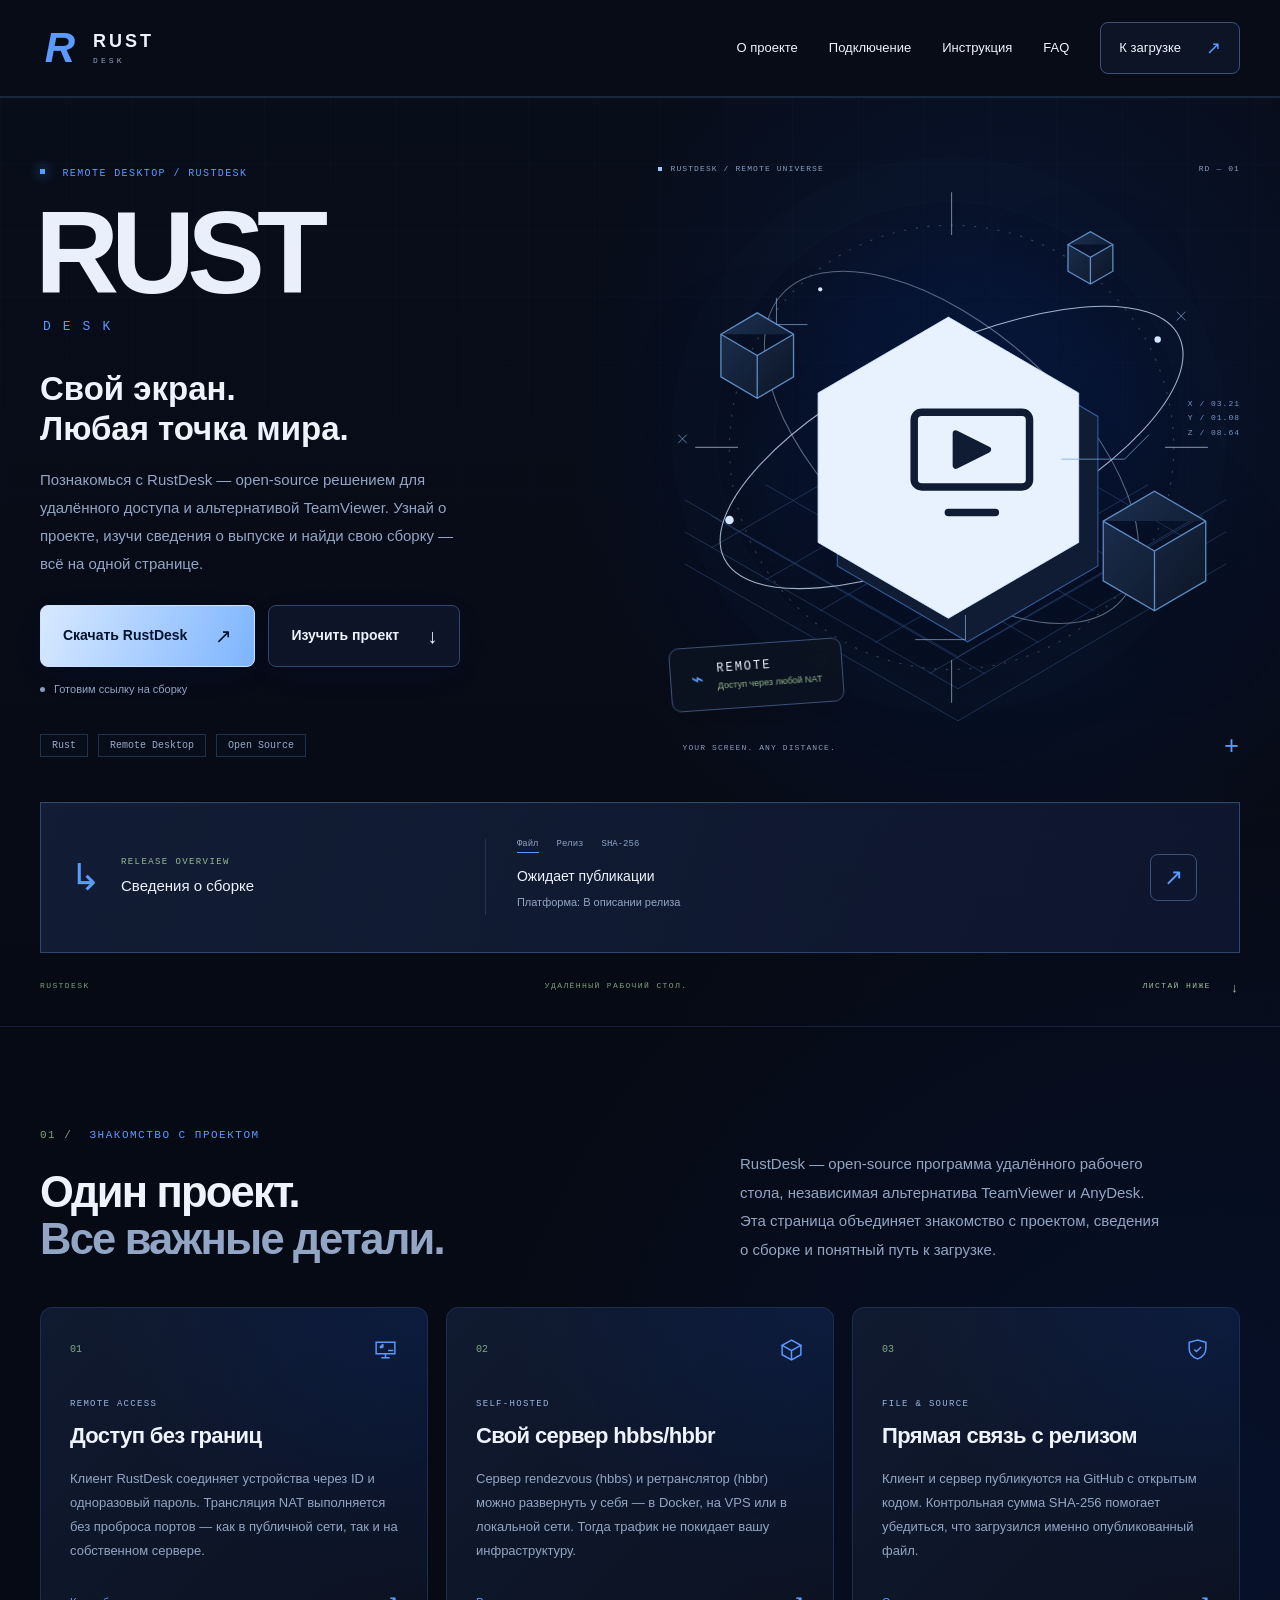
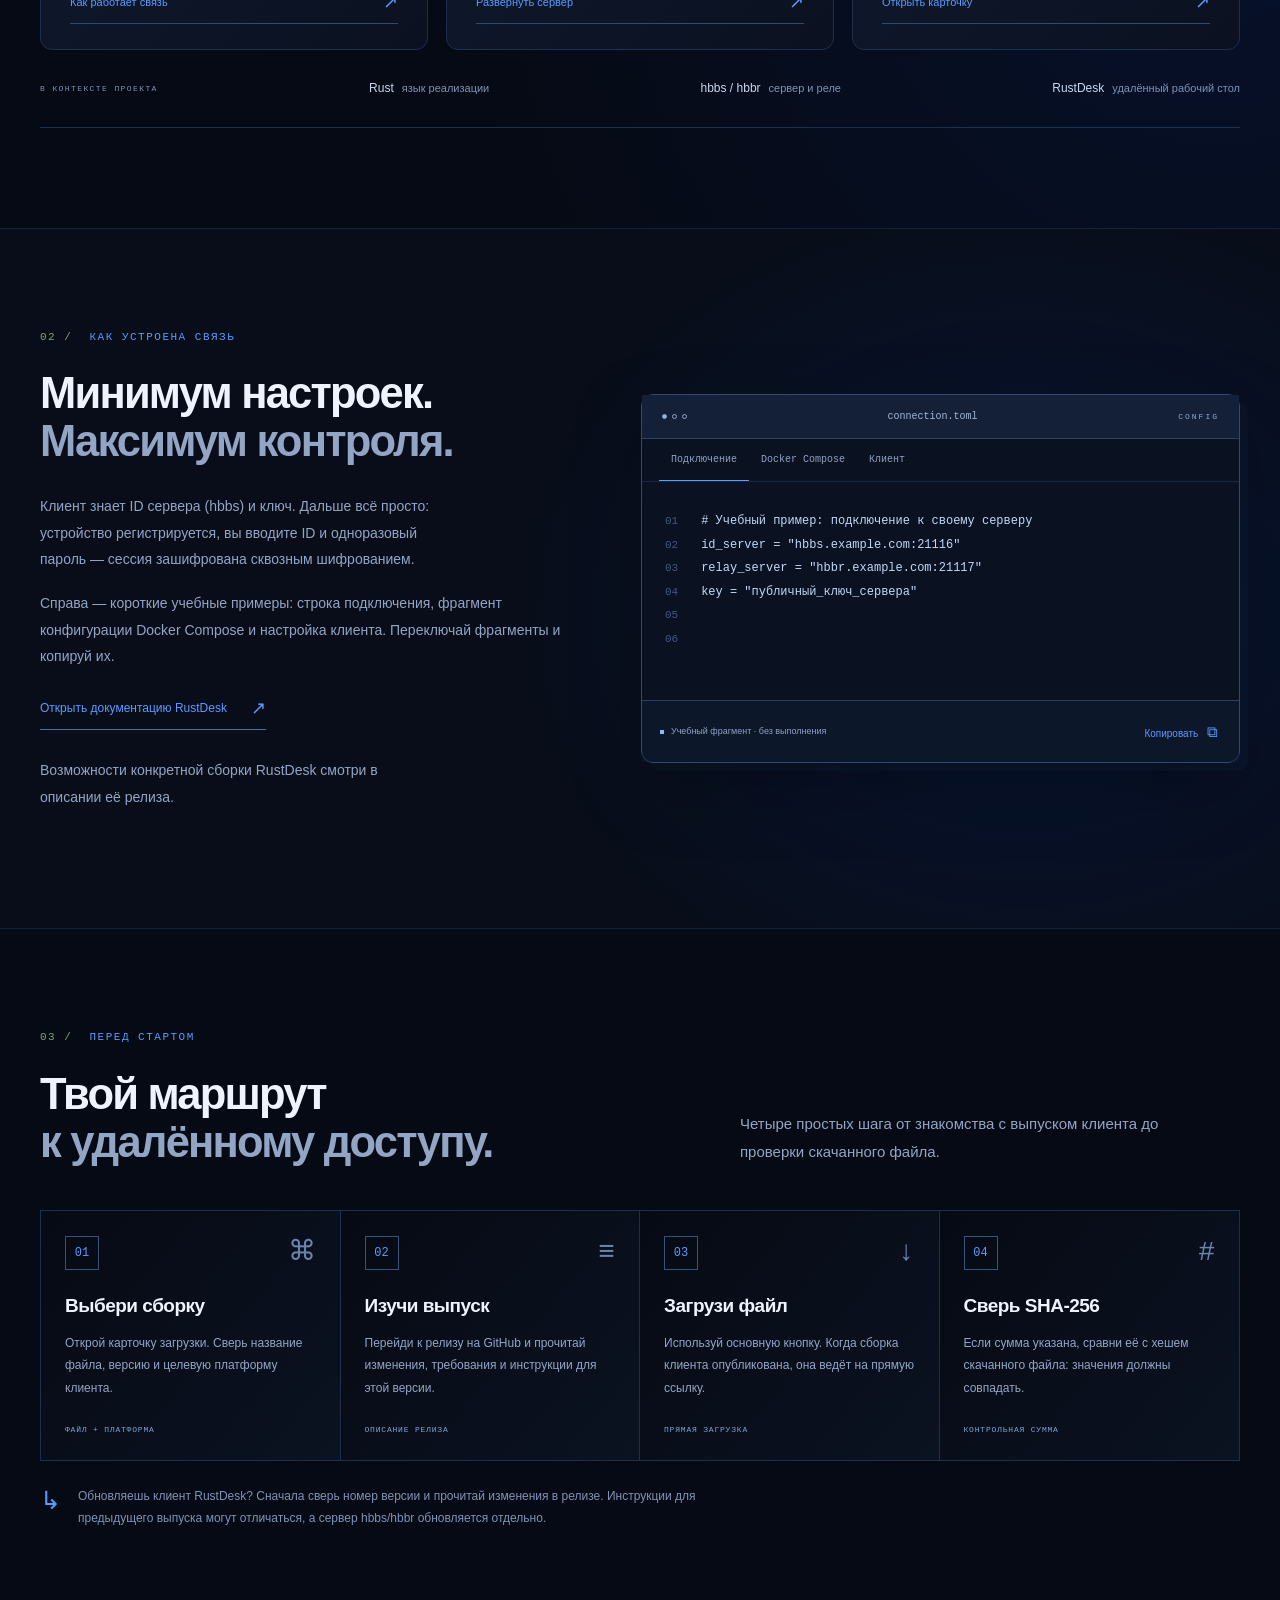
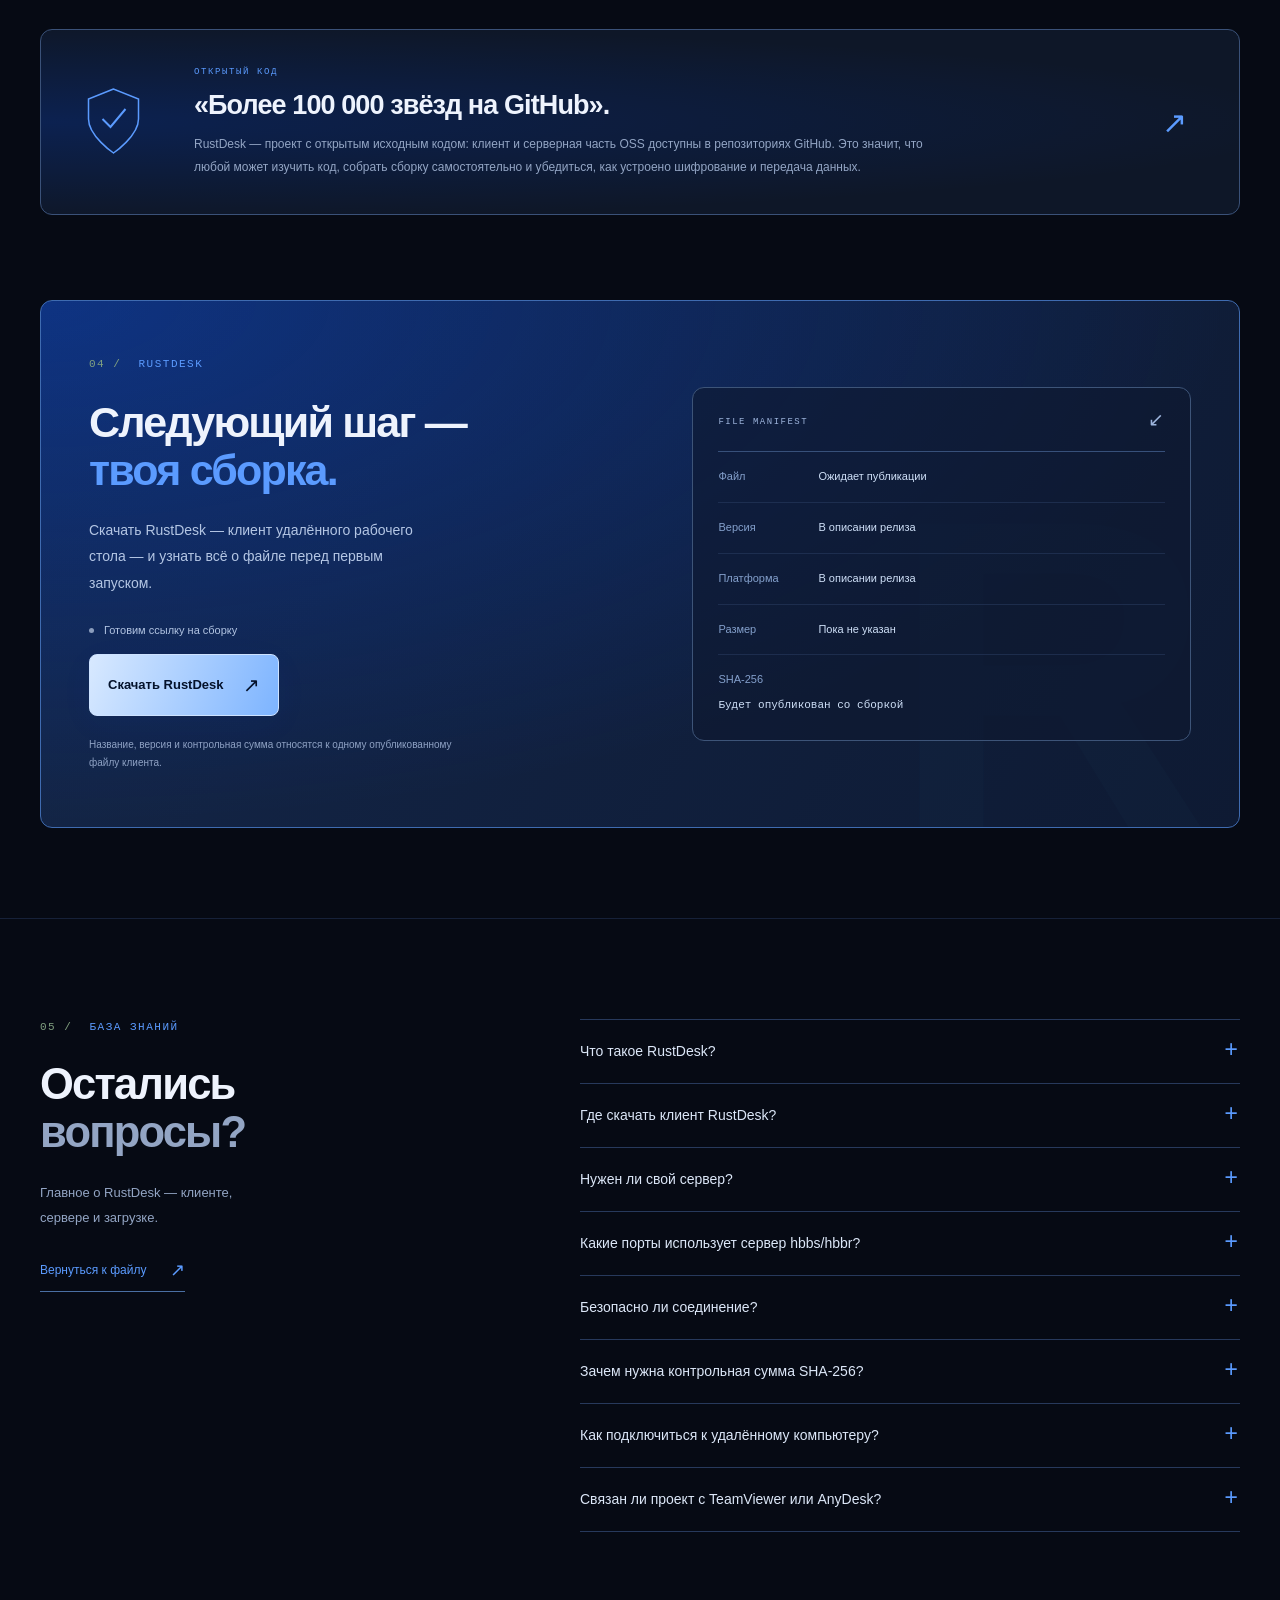
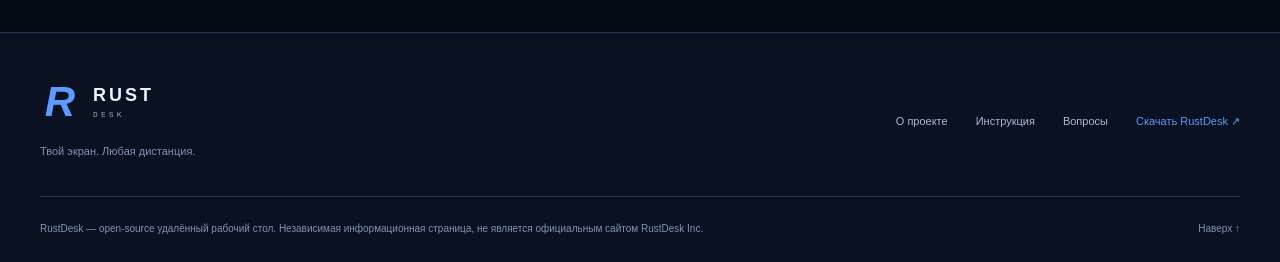
==== index.html @ 6efef412 "Add files via upload" ====
<!doctype html>
<html lang="ru">
<head>
  <meta charset="utf-8">
  <meta name="viewport" content="width=device-width, initial-scale=1">
  <meta name="theme-color" content="#060a14">
  <title>RustDesk — удалённый рабочий стол: скачать и узнать о проекте</title>
  <meta name="description" content="RustDesk — open-source удалённый рабочий стол, альтернатива TeamViewer: сведения о проекте, загрузка клиента, версия, платформа и SHA-256. Самостоятельный хостинг сервера, инструкция и ответы на вопросы.">
  <meta name="robots" content="index,follow">
  <meta property="og:type" content="website">
  <meta property="og:site_name" content="RustDesk">
  <meta property="og:title" content="RustDesk — удалённый рабочий стол: скачать и узнать о проекте">
  <meta property="og:description" content="Знакомство с RustDesk — open-source решением для удалённого доступа: клиент, сервер, шифрование, инструкция по загрузке и миру Rust. Все сведения о файле в одном месте.">
  <meta property="og:locale" content="ru_RU">
  <meta name="twitter:card" content="summary_large_image">
  <meta name="twitter:title" content="RustDesk — удалённый рабочий стол: скачать и узнать о проекте">
  <meta name="twitter:description" content="Знакомство с RustDesk — open-source решением для удалённого доступа: клиент, сервер, шифрование, инструкция по загрузке.">
  <!-- SEO_ORIGIN_START --><!-- SEO_ORIGIN_END -->
  <script type="application/ld+json" id="software-schema">{"@context":"https://schema.org","@type":"SoftwareApplication","name":"RustDesk","applicationCategory":"UtilitiesApplication","operatingSystem":"Windows, macOS, Linux, Android, iOS","description":"RustDesk — open-source удалённый рабочий стол: сведения о проекте, загрузка клиента, версия, платформа и SHA-256. Самостоятельный хостинг сервера, инструкция и ответы на вопросы."}</script>
  <link rel="icon" type="image/svg+xml" href="data:image/svg+xml,%3Csvg xmlns='http://www.w3.org/2000/svg' viewBox='0 0 40 40'%3E%3Crect width='40' height='40' rx='10' fill='%23060a14'/%3E%3Crect x='7' y='9' width='26' height='17' rx='2.5' fill='none' stroke='%235b9bff' stroke-width='2.5'/%3E%3Cpath d='M14 31h12' stroke='%235b9bff' stroke-width='2.5' stroke-linecap='round'/%3E%3Cpath d='m17 14 7 3.5-7 3.5Z' fill='%235b9bff'/%3E%3C/svg%3E">
  <link rel="stylesheet" href="./style.css">
  <link rel="stylesheet" href="./effects.css">
  <script src="./config.js" defer></script>
  <script src="./script.js" defer></script>
</head>
<body class="rustdesk">
  <a class="skip" href="#main">Перейти к содержанию</a>
  <header class="site-header">
    <div class="wrap header-inner">
      <a class="brand" href="#main" aria-label="RustDesk — главная"><span class="logo-mark" aria-hidden="true">R</span><span>RUST<span class="brand-sub">DESK</span></span></a>
      <nav id="site-nav" aria-label="Главная навигация"><a href="#about">О проекте</a><a href="#details">Подключение</a><a href="#guide">Инструкция</a><a href="#faq">FAQ</a><a class="nav-download" href="#download">К загрузке <span aria-hidden="true">↗</span></a></nav>
      <button class="menu-toggle" type="button" aria-controls="site-nav" aria-expanded="false" aria-label="Открыть меню"><span></span><span></span></button>
    </div>
  </header>
  <main id="main">
    <section class="hero" aria-labelledby="hero-title">
      <div class="hero-grid" aria-hidden="true"></div>
      <div class="wrap hero-layout">
        <div class="hero-copy">
          <p class="eyebrow"><span class="mini-dot"></span> REMOTE DESKTOP / RUSTDESK</p>
          <h1 id="hero-title">RUST<span>DESK</span></h1>
          <h2>Свой экран.<br>Любая точка мира.</h2>
          <p class="hero-description">Познакомься с RustDesk — open-source решением для удалённого доступа и альтернативой TeamViewer. Узнай о проекте, изучи сведения о выпуске и найди свою сборку — всё на одной странице.</p>
          <div class="actions"><a class="button" href="#download" data-download>Скачать RustDesk <span aria-hidden="true">↗</span></a><a class="button secondary" href="#about">Изучить проект <span aria-hidden="true">↓</span></a></div>
          <p class="note download-status"><span class="status-dot" aria-hidden="true"></span><span data-field="downloadStatus">Ссылка на сборку скоро появится</span></p>
          <div class="hero-tags" aria-label="Тематика проекта"><span>Rust</span><span>Remote Desktop</span><span>Open Source</span></div>
        </div>
        <div class="hero-visual" aria-label="Иллюстрация RustDesk: экран удалённого доступа среди орбит и объёмных блоков" role="img">
          <div class="visual-halo"></div>
          <div class="visual-topline"><span><i></i> RUSTDESK / REMOTE UNIVERSE</span><span>RD — 01</span></div>
          <svg class="orbit-art" viewBox="0 0 600 570" fill="none" aria-hidden="true">
            <defs><linearGradient id="orbitStroke" x1="100" y1="60" x2="510" y2="470"><stop stop-color="#d5e8ff"/><stop offset="1" stop-color="#345c96"/></linearGradient><linearGradient id="hexFill" x1="177" y1="174" x2="390" y2="420"><stop stop-color="#e8f2ff"/><stop offset=".5" stop-color="#a3c8f7"/><stop offset="1" stop-color="#3a7bd5"/></linearGradient><linearGradient id="blockFill" x1="0" y1="0" x2="1" y2="1"><stop stop-color="#1c3050"/><stop offset="1" stop-color="#0c1526"/></linearGradient></defs>
            <g stroke="#33507e" stroke-width=".7" opacity=".7"><path d="M53 350 309 497 560 350M53 380l256 147 251-147M53 320l256 147 251-147M78 365 334 217M129 395l256-148M180 424l256-148M231 454l256-148M282 483l256-148M334 483 78 335M385 454 129 306M436 424 180 276M487 395 231 247M538 365 282 217"/></g>
            <g class="orbit-rings" stroke="url(#orbitStroke)"><ellipse cx="303" cy="271" rx="237" ry="91" transform="rotate(-26 303 271)" opacity=".75"/><ellipse cx="303" cy="271" rx="214" ry="110" transform="rotate(42 303 271)" opacity=".4"/><circle cx="303" cy="271" r="208" stroke-dasharray="2 9" opacity=".22"/><path d="M303 32v40m0 398v40M63 271h40m400 0h40" opacity=".5"/></g>
            <g fill="url(#blockFill)" stroke="#5f8ec4" stroke-width="1.2"><path d="m87 165 34-20 34 20v40l-34 20-34-20Zm0 0 34 20 34-20m-34 20v40"/><path d="m445 340 48-28 48 28v56l-48 28-48-28Zm0 0 48 28 48-28m-48 28v56"/><path d="m412 81 21-12 21 12v25l-21 12-21-12Zm0 0 21 12 21-12m-21 12v25"/></g>
            <path d="m309 158 122 71v140l-122 71-122-71V220Z" fill="#0f1c33" transform="translate(9 13)" stroke="#345c96" stroke-width="1"/>
            <path d="m300 149 122 71v140l-122 71-122-71V220Z" fill="url(#hexFill)" stroke="#d5e8ff" stroke-width=".8"/>
            <g stroke="#0f1c33" stroke-width="7" stroke-linecap="round" stroke-linejoin="round" fill="none"><rect x="268" y="238" width="108" height="70" rx="7"/><path d="M300 332h44"/></g>
            <g stroke="#0f1c33" stroke-width="6" stroke-linecap="round" stroke-linejoin="round"><path d="m307 258 30 15-30 15Z" fill="#0f1c33"/></g>
            <g fill="#d5e8ff"><circle cx="95" cy="339" r="4"/><circle cx="496" cy="170" r="3"/><circle cx="180" cy="123" r="2"/></g>
            <g stroke="#7ea3d0" stroke-width=".7"><path d="M168 156h-29v-25M406 282h59l23-23M316 428v23h-47"/><path d="m47 259 8 8m0-8-8 8m467-123 8 8m0-8-8 8"/></g>
          </svg>
          <div class="visual-label label-luau"><span class="label-symbol">⌁</span><div><strong>REMOTE</strong><span>Доступ через любой NAT</span></div></div>
          <div class="visual-coordinate">X / 03.21<br>Y / 01.08<br>Z / 08.64</div>
          <div class="visual-bottomline"><span>YOUR SCREEN. ANY DISTANCE.</span><span class="visual-cross">+</span></div>
        </div>
      </div>
      <div class="wrap release-glance">
        <div class="glance-caption"><span class="glance-icon" aria-hidden="true">↳</span><div><span>RELEASE OVERVIEW</span><strong>Сведения о сборке</strong></div></div>
        <div class="glance-content"><div class="detail-tabs" aria-label="Сведения о загрузке"><button type="button" data-detail="file" aria-pressed="true">Файл</button><button type="button" data-detail="release" aria-pressed="false">Релиз</button><button type="button" data-detail="hash" aria-pressed="false">SHA-256</button></div><div class="detail-panel" data-panel="file"><strong data-field="fileName">Появится вместе со сборкой</strong><p>Платформа: <span data-field="platform">Уточняется для сборки</span></p></div><div class="detail-panel" data-panel="release" hidden><strong>Версия: <span data-field="version">Указана в релизе</span></strong><p data-field="releaseHost">Источник будет указан с релизом</p></div><div class="detail-panel" data-panel="hash" hidden><strong>Контрольная сумма файла</strong><p class="hash" data-field="sha256">Пока не опубликован</p></div></div>
        <a class="glance-link" href="#download" aria-label="Перейти к полной карточке сборки">↗</a>
      </div>
      <div class="wrap hero-bottom"><span>RUSTDESK</span><span>УДАЛЁННЫЙ РАБОЧИЙ СТОЛ.</span><a href="#about">ЛИСТАЙ НИЖЕ <span aria-hidden="true">↓</span></a></div>
    </section>

    <section class="section" id="about" aria-labelledby="about-title">
      <div class="wrap">
        <div class="section-heading"><div><p class="eyebrow"><span class="section-index">01 /</span> ЗНАКОМСТВО С ПРОЕКТОМ</p><h2 id="about-title">Один проект.<br><span>Все важные детали.</span></h2></div><p class="section-intro">RustDesk — open-source программа удалённого рабочего стола, независимая альтернатива TeamViewer и AnyDesk. Эта страница объединяет знакомство с проектом, сведения о сборке и понятный путь к загрузке.</p></div>
        <div class="grid-three">
          <article class="card"><div class="card-top"><span class="card-number">01</span><svg class="line-icon" viewBox="0 0 24 24" fill="none" stroke="currentColor" stroke-width="1.4" aria-hidden="true"><path d="M3 5h18v11H3zM8 20h8m-4-4v4M6.5 10l3-3m0 3h-3m3 0v-3m5 6h5"/></svg></div><span class="card-label">REMOTE ACCESS</span><h3>Доступ без границ</h3><p>Клиент RustDesk соединяет устройства через ID и одноразовый пароль. Трансляция NAT выполняется без проброса портов — как в публичной сети, так и на собственном сервере.</p><a class="text-link" href="#details">Как работает связь <span aria-hidden="true">↗</span></a></article>
          <article class="card"><div class="card-top"><span class="card-number">02</span><svg class="line-icon" viewBox="0 0 24 24" fill="none" stroke="currentColor" stroke-width="1.4" aria-hidden="true"><path d="M12 3 3 8l9 5 9-5-9-5Zm-9 5v9l9 5 9-5V8M12 13v9"/></svg></div><span class="card-label">SELF-HOSTED</span><h3>Свой сервер hbbs/hbbr</h3><p>Сервер rendezvous (hbbs) и ретранслятор (hbbr) можно развернуть у себя — в Docker, на VPS или в локальной сети. Тогда трафик не покидает вашу инфраструктуру.</p><a class="text-link" href="#guide">Развернуть сервер <span aria-hidden="true">↗</span></a></article>
          <article class="card"><div class="card-top"><span class="card-number">03</span><svg class="line-icon" viewBox="0 0 24 24" fill="none" stroke="currentColor" stroke-width="1.4" aria-hidden="true"><path d="M12 3 4 5v6c0 5 3.4 8.4 8 10 4.6-1.6 8-5 8-10V5l-8-2Zm-3 9 2 2 4.5-4.5"/></svg></div><span class="card-label">FILE &amp; SOURCE</span><h3>Прямая связь с релизом</h3><p>Клиент и сервер публикуются на GitHub с открытым кодом. Контрольная сумма SHA-256 помогает убедиться, что загрузился именно опубликованный файл.</p><a class="text-link" href="#download">Открыть карточку <span aria-hidden="true">↗</span></a></article>
        </div>
        <div class="context-strip"><span class="context-label">В КОНТЕКСТЕ ПРОЕКТА</span><span><b>Rust</b> язык реализации</span><span><b>hbbs / hbbr</b> сервер и реле</span><span><b>RustDesk</b> удалённый рабочий стол</span></div>
      </div>
    </section>

    <section class="section detail-section" id="details" aria-labelledby="details-title">
      <div class="wrap code-layout">
        <div class="code-copy"><p class="eyebrow"><span class="section-index">02 /</span> КАК УСТРОЕНА СВЯЗЬ</p><h2 id="details-title">Минимум настроек.<br><span>Максимум контроля.</span></h2><p class="section-intro">Клиент знает ID сервера (hbbs) и ключ. Дальше всё просто: устройство регистрируется, вы вводите ID и одноразовый пароль — сессия зашифрована сквозным шифрованием.</p><p>Справа — короткие учебные примеры: строка подключения, фрагмент конфигурации Docker Compose и настройка клиента. Переключай фрагменты и копируй их.</p><a class="text-link" href="https://rustdesk.com/docs" target="_blank" rel="noopener noreferrer">Открыть документацию RustDesk <span aria-hidden="true">↗</span></a><p class="code-caption">Возможности конкретной сборки RustDesk смотри в описании её релиза.</p></div>
        <div class="code-window" data-glow>
          <div class="code-titlebar"><span class="window-dots" aria-hidden="true"><i></i><i></i><i></i></span><span>connection.toml</span><span class="code-language">CONFIG</span></div>
          <div class="code-toolbar" aria-label="Учебные примеры кода"><button type="button" data-sample="hello" aria-pressed="true">Подключение</button><button type="button" data-sample="table" aria-pressed="false">Docker Compose</button><button type="button" data-sample="function" aria-pressed="false">Клиент</button></div>
          <div class="code-body"><div class="line-numbers" aria-hidden="true">01<br>02<br>03<br>04<br>05<br>06</div><pre><code id="code-sample"># Учебный пример: подключение к своему серверу
id_server = "hbbs.example.com:21116"
relay_server = "hbbr.example.com:21117"
key = "публичный_ключ_сервера"</code></pre></div>
          <div class="code-footer"><span><i></i> Учебный фрагмент · без выполнения</span><button class="copy-code" type="button" data-copy-code>Копировать <span aria-hidden="true">⧉</span></button></div>
        </div>
      </div>
    </section>

    <section class="section guide-section" id="guide" aria-labelledby="guide-title">
      <div class="wrap"><div class="section-heading"><div><p class="eyebrow"><span class="section-index">03 /</span> ПЕРЕД СТАРТОМ</p><h2 id="guide-title">Твой маршрут<br><span>к удалённому доступу.</span></h2></div><p class="section-intro">Четыре простых шага от знакомства с выпуском клиента до проверки скачанного файла.</p></div>
        <div class="guide-grid">
          <article class="guide-step"><div class="step-top"><span>01</span><span class="step-symbol" aria-hidden="true">⌘</span></div><h3>Выбери сборку</h3><p>Открой карточку загрузки. Сверь название файла, версию и целевую платформу клиента.</p><span class="step-tag">ФАЙЛ + ПЛАТФОРМА</span></article>
          <article class="guide-step"><div class="step-top"><span>02</span><span class="step-symbol" aria-hidden="true">≡</span></div><h3>Изучи выпуск</h3><p>Перейди к релизу на GitHub и прочитай изменения, требования и инструкции для этой версии.</p><span class="step-tag">ОПИСАНИЕ РЕЛИЗА</span></article>
          <article class="guide-step"><div class="step-top"><span>03</span><span class="step-symbol" aria-hidden="true">↓</span></div><h3>Загрузи файл</h3><p>Используй основную кнопку. Когда сборка клиента опубликована, она ведёт на прямую ссылку.</p><span class="step-tag">ПРЯМАЯ ЗАГРУЗКА</span></article>
          <article class="guide-step"><div class="step-top"><span>04</span><span class="step-symbol" aria-hidden="true">#</span></div><h3>Сверь SHA-256</h3><p>Если сумма указана, сравни её с хешем скачанного файла: значения должны совпадать.</p><span class="step-tag">КОНТРОЛЬНАЯ СУММА</span></article>
        </div>
        <div class="guide-note"><span aria-hidden="true">↳</span><p>Обновляешь клиент RustDesk? Сначала сверь номер версии и прочитай изменения в релизе. Инструкции для предыдущего выпуска могут отличаться, а сервер hbbs/hbbr обновляется отдельно.</p></div>
      </div>
    </section>

    <section class="trust-section" id="trust" aria-labelledby="trust-title">
      <div class="wrap trust-card"><div class="trust-symbol" aria-hidden="true"><svg viewBox="0 0 64 72" fill="none"><path d="M32 3 7 13v20c0 17 25 34 25 34s25-17 25-34V13L32 3Z" stroke="currentColor" stroke-width="1.5"/><path d="m21 33 8 8 15-18" stroke="currentColor" stroke-width="2"/></svg></div><div class="trust-copy"><p class="eyebrow">ОТКРЫТЫЙ КОД</p><h2 id="trust-title">«Более 100 000 звёзд на GitHub».</h2><p>RustDesk — проект с открытым исходным кодом: клиент и серверная часть OSS доступны в репозиториях GitHub. Это значит, что любой может изучить код, собрать сборку самостоятельно и убедиться, как устроено шифрование и передача данных.</p></div><a class="trust-link" href="#download" aria-label="Перейти к сведениям о файле">↗</a></div>
    </section>

    <section class="section download-section" id="download" aria-labelledby="download-heading">
      <div class="wrap download-block"><div class="download-watermark" aria-hidden="true">R</div><div class="release-grid"><div class="download-copy"><p class="eyebrow"><span class="section-index">04 /</span> RUSTDESK</p><h2 id="download-heading">Следующий шаг —<br><span>твоя сборка.</span></h2><p class="section-intro">Скачать RustDesk — клиент удалённого рабочего стола — и узнать всё о файле перед первым запуском.</p><p class="download-state"><span class="status-dot" aria-hidden="true"></span><span data-field="downloadStatus">Ссылка на сборку скоро появится</span></p><div class="actions"><a class="button" href="#download" data-download>Скачать RustDesk <span aria-hidden="true">↗</span></a><a class="button secondary" href="#download" data-release hidden target="_blank" rel="noopener noreferrer">Открыть релиз <span aria-hidden="true">↗</span></a></div><noscript>Включи JavaScript, чтобы увидеть настроенную ссылку на загрузку и актуальные сведения о сборке клиента.</noscript><p class="note download-note">Название, версия и контрольная сумма относятся к одному опубликованному файлу клиента.</p></div><div class="release-spec-card"><div class="spec-title"><span>FILE MANIFEST</span><span aria-hidden="true">↙</span></div><dl class="release-spec"><div><dt>Файл</dt><dd data-field="fileName">Появится вместе со сборкой</dd></div><div><dt>Версия</dt><dd data-field="version">Указана в релизе</dd></div><div><dt>Платформа</dt><dd data-field="platform">Уточняется для сборки</dd></div><div><dt>Размер</dt><dd data-field="fileSize">Пока не указан</dd></div><div class="hash-row"><dt>SHA-256</dt><dd class="hash" data-field="sha256">Пока не опубликован</dd></div></dl><button type="button" class="small-button" data-copy-hash hidden>Скопировать SHA-256 <span aria-hidden="true">⧉</span></button></div></div></div>
    </section>

    <section class="section" id="faq" aria-labelledby="faq-title"><div class="wrap faq-layout"><div><p class="eyebrow"><span class="section-index">05 /</span> БАЗА ЗНАНИЙ</p><h2 id="faq-title">Остались<br><span>вопросы?</span></h2><p class="section-intro">Главное о RustDesk — клиенте, сервере и загрузке.</p><a class="text-link" href="#download">Вернуться к файлу <span aria-hidden="true">↗</span></a></div><div class="faq-list">
      <details><summary>Что такое RustDesk?</summary><p>RustDesk — программа удалённого рабочего стола с открытым исходным кодом, позиционируемая как альтернатива TeamViewer и AnyDesk. Клиент работает на Windows, macOS, Linux и Android, а также есть веб-клиент. Возможности конкретной сборки описаны в её релизе.</p></details>
      <details><summary>Где скачать клиент RustDesk?</summary><p>Перейди к карточке загрузки на этой странице. Кнопка «Скачать RustDesk» открывает опубликованный файл клиента, а «Открыть релиз» — описание выпуска на GitHub. Если файл ещё не добавлен, страница показывает статус и сообщает, что ссылка появится позже.</p></details>
      <details><summary>Нужен ли свой сервер?</summary><p>Нет: клиент работает через публичную сеть RustDesk без настройки. Но RustDesk Server (hbbs — сервер рандеву, hbbr — реле) можно развернуть самостоятельно — в Docker, на VPS или в локальной сети. Тогда все соединения проходят только через вашу инфраструктуру.</p></details>
      <details><summary>Какие порты использует сервер hbbs/hbbr?</summary><p>Базовый набор: TCP 21114–21119 и UDP 21116. Точный перечень зависит от выпуска сервера и схемы развёртывания — сверяйся с документацией RustDesk для своей версии.</p></details>
      <details><summary>Безопасно ли соединение?</summary><p>RustDesk использует сквозное шифрование сессий, а при собственном сервере — ключ подключения (public key hbbs). Исходный код открыт, поэтому механизм шифрования можно изучить самостоятельно. Размещение кода на GitHub само по себе не заменяет независимый аудит.</p></details>
      <details><summary>Зачем нужна контрольная сумма SHA-256?</summary><p>SHA-256 — цифровой отпечаток файла. Если хеш загрузки совпадает с опубликованным значением, это помогает подтвердить совпадение файлов. Контрольная сумма не является отчётом о проверке безопасности клиента.</p></details>
      <details><summary>Как подключиться к удалённому компьютеру?</summary><p>Установи клиент на оба устройства, запомни ID и одноразовый пароль удалённой машины (или задай постоянный пароль в настройках), введи ID на своём компьютере и подтверди подключение. Для работы через свой сервер укажи ID сервера и ключ в настройках клиента.</p></details>
      <details><summary>Связан ли проект с TeamViewer или AnyDesk?</summary><p>RustDesk — независимый open-source проект. Эта страница не является сайтом TeamViewer, AnyDesk или RustDesk Inc. и не заявляет о партнёрстве с ними.</p></details>
    </div></div></section>
  </main>
  <footer class="site-footer"><div class="wrap"><div class="footer-main"><div><a class="brand" href="#main"><span class="logo-mark" aria-hidden="true">R</span><span>RUST<span class="brand-sub">DESK</span></span></a><p>Твой экран. Любая дистанция.</p></div><div class="footer-nav"><a href="#about">О проекте</a><a href="#guide">Инструкция</a><a href="#faq">Вопросы</a><a href="#download" data-download>Скачать RustDesk ↗</a></div></div><div class="footer-bottom"><p>RustDesk — open-source удалённый рабочий стол. Независимая информационная страница, не является официальным сайтом RustDesk Inc.</p><a href="#main">Наверх ↑</a></div></div></footer>
  <dialog id="download-dialog" aria-labelledby="download-title"><button class="dialog-close" type="button" aria-label="Закрыть">×</button><span class="dialog-symbol" aria-hidden="true">↓</span><p class="eyebrow">RUSTDESK / DOWNLOAD</p><h2 id="download-title">Сборка готовится<br>к публикации.</h2><p>Прямая ссылка на файл клиента появится здесь. Сейчас скачивание недоступно.</p><p class="note">Имя файла, платформа, версия и размер будут указаны вместе с выпуском.</p></dialog>
  <div id="toast" role="status" aria-live="polite" hidden></div>
</body>
</html>
---- style.css ----
/* Xeno — a static, self-contained graphite and ice-blue interface. */
:root{color-scheme:dark;--bg:#081209;--panel:#102011;--ink:#f0f8ed;--muted:#9bb599;--accent:#b3f190;--button-ink:#091607;--line:#243d24;--trail-color:#b3f190;--mono:Consolas,"Cascadia Code","Courier New",monospace;--sans:"Segoe UI",Arial,sans-serif}
*{box-sizing:border-box}html{scroll-behavior:smooth;scroll-padding-top:95px}body{margin:0;color:var(--ink);font:16px/1.7 var(--sans);background:radial-gradient(ellipse 60% 15% at 95% 30%,#1c471216,transparent),var(--bg)}body,button,a{-webkit-tap-highlight-color:transparent}button{font:inherit;cursor:pointer}a{color:inherit;text-decoration:none}button,a,summary{touch-action:manipulation}a:focus-visible,button:focus-visible,summary:focus-visible{outline:2px solid var(--accent);outline-offset:5px}a:hover{color:var(--accent)}::selection{background:var(--accent);color:var(--bg)}svg,img{max-width:100%}[hidden]{display:none!important}p{margin:0 0 18px}button{border-radius:0}main{overflow:clip}h1,h2,h3{margin:0;font-weight:600;line-height:1.1}h2{font-size:clamp(32px,3.4vw,49px);letter-spacing:-1.8px}h2>span{color:var(--muted)}h3{font-size:23px;letter-spacing:-.65px}.wrap{width:min(1200px,calc(100% - 80px));margin-inline:auto}.eyebrow{font:11px/1.6 var(--mono);letter-spacing:1.5px;color:var(--accent);margin:0 0 24px}.section-index{color:#81a180;margin-right:9px}.note{font-size:12px;color:var(--muted)}.skip{position:fixed;left:18px;top:-80px;z-index:150;background:var(--accent);color:var(--bg);padding:12px 18px}.skip:focus{top:15px}.site-header{position:relative;z-index:30;border-bottom:1px solid #233921b3;background:#09140acc}.header-inner{display:flex;align-items:center;justify-content:space-between;min-height:96px;gap:32px}.brand{display:inline-flex;align-items:center;gap:13px;font-size:18px;line-height:1;font-weight:700;letter-spacing:3px}.logo-mark{display:grid;place-items:center;width:40px;height:42px;position:relative;color:var(--accent);font:italic 900 42px/.9 Arial,sans-serif;letter-spacing:-6px;padding-right:6px}.brand-sub{display:block;margin-top:7px;color:var(--muted);font:8px/1 var(--mono);letter-spacing:3.1px}#site-nav{display:flex;align-items:center;gap:31px;font-size:13px}#site-nav a{transition:color .2s}.nav-download{display:inline-flex;gap:25px;align-items:center;border:1px solid #3d583a;background:#1a2e1966;padding:10px 18px}.nav-download span{font-size:18px;color:var(--accent)}.menu-toggle{display:none;flex-shrink:0;width:44px;height:44px;border:1px solid var(--line);background:var(--panel);color:var(--ink);padding:10px}.menu-toggle span{display:block;margin:5px 0;width:22px;height:1px;background:currentColor}.button{display:inline-flex;align-items:center;justify-content:space-between;gap:28px;min-height:53px;padding:13px 22px;border:1px solid #d1fbb9;background:linear-gradient(110deg,#d6fabc,#a9eb89);color:var(--button-ink);font-size:14px;font-weight:650;transition:transform .2s,box-shadow .2s,border-color .2s;box-shadow:0 8px 35px #7bdb500b}.button span{font-size:20px;font-weight:400}.button:hover{color:var(--button-ink);transform:translateY(-3px);box-shadow:0 8px 30px #81dc5525}.button.secondary{border-color:#3c543b;background:#10221199;color:var(--ink);box-shadow:none}.button.secondary:hover{border-color:var(--accent);color:var(--accent)}.actions{display:flex;align-items:center;flex-wrap:wrap;gap:13px}.mini-dot{display:inline-block;width:5px;height:5px;background:var(--accent);box-shadow:0 0 12px #9cf972;margin-right:10px;vertical-align:2px}.hero{position:relative;isolation:isolate;padding:60px 0 0;background:radial-gradient(ellipse 42% 66% at 78% 36%,#4b9c2d20,transparent 80%),linear-gradient(180deg,#10221120,transparent)}.hero-grid{position:absolute;inset:0;z-index:-1;background-image:linear-gradient(#8db07a05 1px,transparent 1px),linear-gradient(90deg,#8db07a05 1px,transparent 1px);background-size:66px 66px;mask-image:linear-gradient(to bottom,#000,transparent 90%)}.hero-layout{display:grid;grid-template-columns:1fr 1fr;gap:35px;align-items:center}.hero-copy{padding:8px 0 30px}.hero .eyebrow{font-size:10px;letter-spacing:1.4px;margin-bottom:25px}.hero h1{font:800 clamp(80px,9.1vw,131px)/.8 Arial,var(--sans);letter-spacing:-8px;margin-left:-5px;color:#edf8e9}.hero h1>span{display:block;font:400 13px/1.3 var(--mono);letter-spacing:12px;margin:19px 0 0 8px;color:var(--accent)}.hero h2{font-size:33px;line-height:1.2;letter-spacing:-1px;margin:33px 0 18px}.hero-description{font-size:15px;line-height:1.85;color:var(--muted);max-width:440px;margin-bottom:28px}.download-status{display:flex;align-items:center;gap:9px;margin:13px 0 0;font-size:11px}.status-dot{display:inline-block;flex-shrink:0;width:5px;height:5px;background:#93b190;border-radius:50%}.hero-tags{display:flex;flex-wrap:wrap;gap:10px;margin-top:35px;color:#9eb99a;font:10px var(--mono)}.hero-tags span{padding:5px 11px;border:1px solid #294026;background:#1f321c1c}.hero-visual{position:relative;min-width:0;align-self:stretch;min-height:530px;margin-top:0}.visual-halo{position:absolute;width:80%;aspect-ratio:1;top:7%;left:10%;background:radial-gradient(circle,#559a3916 0,transparent 68%);border-radius:50%;box-shadow:0 0 0 1px #6098540b,0 0 0 45px #60985404}.orbit-art{position:absolute;width:110%;max-width:none;left:-5%;top:0;filter:drop-shadow(0 30px 40px #0004)}.visual-topline,.visual-bottomline{position:absolute;left:0;right:0;display:flex;align-items:center;justify-content:space-between;color:#91b68b;font:8px var(--mono);letter-spacing:1.1px}.visual-topline{top:6px}.visual-topline>span:first-child{display:flex;align-items:center;gap:9px}.visual-topline i{width:4px;height:4px;background:#b1e696;display:inline-block}.visual-bottomline{bottom:25px;left:25px}.visual-cross{font-size:25px;font-weight:200;color:var(--accent)}.visual-label{position:absolute;left:12px;bottom:80px;display:flex;align-items:center;gap:13px;padding:15px 20px;border:1px solid #406937;background:#0b1d0bdd;backdrop-filter:blur(12px);box-shadow:0 12px 30px #0003;transform:rotate(-4deg)}.label-symbol{font:21px var(--mono);color:var(--accent)}.visual-label strong{display:block;color:var(--ink);font:12px var(--mono);letter-spacing:2px}.visual-label div>span{font-size:9px;color:#94b790;display:block;margin-top:3px}.visual-coordinate{position:absolute;right:0;top:38%;font:8px/1.8 var(--mono);letter-spacing:1px;color:#76a56c}.release-glance{display:grid;grid-template-columns:1fr 1.65fr 60px;align-items:center;gap:30px;margin-top:15px;border:1px solid #395e34;background:linear-gradient(110deg,#152d14e6,#0d1f0dde);position:relative;padding:22px 29px;min-height:151px;box-shadow:inset 0 1px 0 #cdffb105}.glance-caption{display:flex;align-items:center;gap:20px}.glance-caption span:not(.glance-icon){display:block;font:9px var(--mono);letter-spacing:1.4px;color:#98b893}.glance-caption strong{display:block;font-size:15px;font-weight:500;margin-top:6px}.glance-icon{font-size:37px;font-weight:200;color:var(--accent);line-height:1}.glance-content{border-left:1px solid #3c5f3888;padding-left:31px;min-width:0}.detail-tabs{display:flex;gap:18px;align-items:center;margin:0 0 9px}.detail-tabs button{padding:0 0 3px;font:9px var(--mono);color:#93b490;border:0;border-bottom:1px solid transparent;background:none}.detail-tabs button[aria-pressed="true"]{color:var(--accent);border-color:var(--accent)}.detail-panel{min-height:53px;overflow-wrap:anywhere}.detail-panel strong{font-size:14px;font-weight:500}.detail-panel p{font-size:11px;color:var(--muted);margin:3px 0 0}.detail-panel .hash{font-size:10px}.glance-link{display:grid;place-items:center;width:47px;height:47px;border:1px solid #426c3b;font-size:23px;color:var(--accent);transition:background .2s}.glance-link:hover{background:#baf39716}.hero-bottom{display:flex;justify-content:space-between;gap:15px;margin-top:28px;padding-bottom:30px;font:8px var(--mono);letter-spacing:1.4px;color:#819f7d}.hero-bottom a{display:flex;gap:20px;color:#a1bd9c}.hero-bottom a span{font-size:13px}.section{padding:100px 0;border-top:1px solid #233922b3}.section-heading{display:grid;grid-template-columns:1.2fr 1fr;gap:100px;align-items:end;margin-bottom:43px}.section-heading .eyebrow{margin-bottom:24px}.section-intro{color:var(--muted);font-size:15px;line-height:1.9;margin-bottom:0;max-width:420px}.grid-three{display:grid;grid-template-columns:repeat(3,minmax(0,1fr));gap:18px}.card{padding:29px 29px 25px;border:1px solid var(--line);background:radial-gradient(ellipse at right top,#2e66241b,transparent 60%),linear-gradient(135deg,#122513,#0e1c0f);display:flex;flex-direction:column;transition:transform .25s,border-color .25s}.card:hover{transform:translateY(-4px);border-color:#608459}.card-top{display:flex;align-items:center;justify-content:space-between;margin-bottom:37px}.card-number{font:10px var(--mono);color:#80a77c}.line-icon{width:25px;height:25px;display:inline-block;flex-shrink:0;color:var(--accent)}.card-label{font:9px var(--mono);color:#9dc691;letter-spacing:1.3px;margin-bottom:14px}.card h3{font-size:22px;line-height:1.2;margin-bottom:17px}.card p{font-size:13px;line-height:1.85;color:var(--muted);margin:0 0 24px}.text-link{display:inline-flex;align-items:center;justify-content:space-between;gap:24px;width:fit-content;border-bottom:1px solid #518147;font-size:12px;padding-bottom:6px;color:var(--accent)}.text-link>span{font-size:18px;transition:transform .2s}.text-link:hover>span{transform:translate(2px,-2px)}.card .text-link{margin-top:auto;width:100%;font-size:11px;border-color:#324e30}.context-strip{display:flex;align-items:center;justify-content:space-between;gap:20px;border-bottom:1px solid var(--line);padding:28px 0;color:#769d72;font-size:11px}.context-label{font:8px var(--mono);letter-spacing:1.4px}.context-strip b{font-size:12px;color:#cbdfc7;font-weight:500;margin-right:5px}.detail-section{background:radial-gradient(ellipse 50% 75% at 80% 55%,#29742420,transparent 80%),#0b180c}.code-layout{display:grid;grid-template-columns:1fr 1.15fr;gap:80px;align-items:center}.code-copy h2{margin-bottom:27px}.code-copy p:not(.eyebrow){font-size:14px;color:var(--muted);line-height:1.9}.code-copy .section-intro{margin-bottom:17px}.code-copy .text-link{margin-top:5px}.code-copy .code-caption{font-size:11px;line-height:1.7;margin-top:27px;max-width:360px;color:#7fa27c}.code-window{min-width:0;border:1px solid #3f5f3c;box-shadow:0 24px 70px #0004,8px 8px 0 #355b3115;background:#0b1b0c;transform:rotate(1deg);position:relative}.code-titlebar{display:flex;align-items:center;justify-content:space-between;gap:20px;background:#152b15;border-bottom:1px solid #325030;padding:16px 20px;color:#aac5a8;font:10px var(--mono)}.window-dots{display:flex;gap:5px}.window-dots i{display:inline-block;width:5px;height:5px;border:1px solid #87a883;border-radius:50%}.window-dots i:first-child{background:#8bb384}.code-language{font-size:8px;letter-spacing:2px;color:#8ab786}.code-toolbar{display:flex;gap:0;align-items:center;padding:0 17px;border-bottom:1px solid #2a472980}.code-toolbar button{font:10px var(--mono);padding:15px 12px;border:0;border-bottom:1px solid transparent;color:#90b18e;background:transparent}.code-toolbar button[aria-pressed="true"]{color:var(--accent);border-bottom-color:var(--accent)}.code-body{display:flex;gap:23px;min-height:218px;padding:28px 23px 22px}.line-numbers{font:11px/2.15 var(--mono);color:#4a6f46;user-select:none}.code-body pre{font:12px/1.97 var(--mono);margin:0;overflow-x:auto;min-width:0;padding-bottom:8px;color:#c1f2b0}.code-body code{font:inherit}.code-footer{display:flex;justify-content:space-between;align-items:center;gap:15px;padding:15px 18px;border-top:1px solid #2f4f2c;font-size:9px;color:#8fb78b;background:#132a1260}.code-footer>span{display:flex;align-items:center;gap:7px}.code-footer i{display:inline-block;width:4px;height:4px;background:#a1dc88}.copy-code{border:0;color:var(--accent);background:none;font-size:10px;padding:3px;white-space:nowrap}.copy-code span{font-size:15px;margin-left:6px}.guide-grid{display:grid;grid-template-columns:repeat(4,minmax(0,1fr));gap:0;border:1px solid var(--line)}.guide-step{position:relative;padding:25px 24px 26px;background:linear-gradient(130deg,#10251000,#16301635);border-right:1px solid var(--line);display:flex;flex-direction:column}.guide-step:last-child{border-right:0}.step-top{display:flex;justify-content:space-between;align-items:center;margin-bottom:26px;font:12px var(--mono);color:var(--accent)}.step-top>span:first-child{display:grid;place-items:center;width:34px;height:34px;border:1px solid #40643d}.step-symbol{font:28px/1 var(--mono);color:#688d63}.guide-step h3{font-size:19px;letter-spacing:-.5px;margin-bottom:15px}.guide-step p{font-size:12px;line-height:1.9;color:var(--muted);margin-bottom:25px}.step-tag{font:8px var(--mono);color:#7baa6f;letter-spacing:.8px;margin-top:auto}.guide-note{display:flex;align-items:flex-start;gap:17px;margin-top:25px;max-width:690px;color:#88a883}.guide-note>span{font:25px var(--mono);color:var(--accent)}.guide-note p{font-size:12px;line-height:1.8;margin:0}.trust-section{padding:0 0 85px}.trust-card{display:grid;grid-template-columns:80px 1fr 50px;gap:33px;align-items:center;padding:35px 40px;border:1px solid #476a40;background:radial-gradient(ellipse at 0 50%,#36752830,transparent 75%),#0f220f}.trust-symbol{display:grid;place-items:center;width:65px;color:var(--accent)}.trust-symbol svg{width:65px;height:72px}.trust-copy .eyebrow{font-size:9px;margin-bottom:11px;letter-spacing:1.6px}.trust-copy h2{font-size:27px;letter-spacing:-.9px;margin-bottom:13px}.trust-copy p:last-child{font-size:12px;line-height:1.9;color:var(--muted);margin:0;max-width:745px}.trust-link{font-size:30px;color:var(--accent);text-align:center}.download-section{padding-top:0;border-top:0;padding-bottom:90px}.download-block{position:relative;padding:55px 48px;background:radial-gradient(ellipse at 0 0,#3f942b50,transparent 70%),linear-gradient(120deg,#1c4318,#112811);border:1px solid #52884a;overflow:hidden;isolation:isolate}.download-watermark{font:900 450px/1 Arial,sans-serif;color:#b9ffa104;position:absolute;right:25px;bottom:-75px;z-index:-1}.release-grid{display:grid;grid-template-columns:1.1fr 1fr;gap:55px;align-items:center}.download-copy h2{font-size:43px;line-height:1.13;margin-bottom:22px}.download-copy h2>span{color:var(--accent)}.download-copy .section-intro{font-size:14px;margin-bottom:25px;max-width:360px;color:#aed0aa}.download-copy .eyebrow{margin-bottom:24px}.download-state{display:flex;align-items:center;gap:10px;font-size:11px;color:#b4d0b2;margin-bottom:14px}.download-block .button{font-size:13px;gap:19px;padding-inline:18px}.download-block .button.secondary{background:#132c1299}.download-note{margin:20px 0 0;max-width:365px;font-size:10px;line-height:1.8;color:#91b98e}.release-spec-card{min-width:0;border:1px solid #496f45;background:#0c230b99;padding:24px 25px}.spec-title{display:flex;justify-content:space-between;align-items:center;font:9px var(--mono);letter-spacing:1.5px;color:#9bcf91;border-bottom:1px solid #436c3e;padding-bottom:20px}.spec-title>span:last-child{font-size:19px;line-height:1}.release-spec{margin:0}.release-spec>div{display:grid;grid-template-columns:80px minmax(0,1fr);gap:20px;padding:15px 0;border-bottom:1px solid #37593480;align-items:baseline}.release-spec>div:last-child{border-bottom:0;padding-bottom:0}.release-spec dt{font-size:11px;color:#84af80}.release-spec dd{font-size:11px;margin:0;color:#cbe3c8;overflow-wrap:anywhere;line-height:1.8}.hash{font:11px/1.8 var(--mono)}.release-spec .hash-row{grid-template-columns:1fr;gap:7px}.small-button{background:#27562144;color:var(--accent);border:1px solid #4a7445;padding:8px 11px;font-size:10px;margin-top:15px}.small-button span{margin-left:8px}noscript{display:block;font-size:12px;color:#b6d4b2;margin-top:15px}.faq-layout{display:grid;grid-template-columns:.8fr 1.2fr;gap:100px}.faq-layout h2{margin-bottom:25px}.faq-layout .section-intro{font-size:13px;max-width:240px}.faq-layout .text-link{margin-top:24px}.faq-list details{border-top:1px solid #2c462b;padding:21px 0}.faq-list details:last-child{border-bottom:1px solid #2c462b}.faq-list summary{list-style:none;position:relative;cursor:pointer;font-size:14px;line-height:1.5;padding-right:35px;color:#dbeed9}.faq-list summary::-webkit-details-marker{display:none}.faq-list summary:after{content:'+';position:absolute;right:2px;top:-3px;color:var(--accent);font:23px var(--mono)}.faq-list details[open] summary:after{content:'−'}.faq-list p{font-size:12px;line-height:1.9;margin:16px 27px 0 0;color:var(--muted)}.site-footer{padding:48px 0 25px;border-top:1px solid #2b472a;background:#0b1b0c}.footer-main{display:flex;justify-content:space-between;align-items:center;gap:40px;padding-bottom:35px}.footer-main>div>p{font-size:11px;color:#7ea77b;margin:18px 0 0}.footer-nav{display:flex;gap:28px;font-size:11px;color:#a9c5a6}.footer-nav a:last-child{color:var(--accent)}.footer-bottom{display:flex;align-items:center;justify-content:space-between;gap:30px;border-top:1px solid #294827;padding-top:23px;font-size:10px;color:#779c74}.footer-bottom p{margin:0}.footer-bottom a{white-space:nowrap}dialog{width:min(510px,calc(100% - 36px));padding:37px;border:1px solid #598a53;background:radial-gradient(ellipse at 0 0,#285f2244,transparent 70%),#112810;color:var(--ink);box-shadow:0 30px 100px #0008}dialog::backdrop{background:#020d03c9;backdrop-filter:blur(6px)}.dialog-close{position:absolute;top:8px;right:12px;background:none;border:0;padding:4px 10px;font-size:29px;color:var(--ink)}.dialog-symbol{display:inline-grid;place-items:center;width:46px;height:46px;border:1px solid #618d5b;font-size:25px;color:var(--accent);margin-bottom:25px}dialog .eyebrow{font-size:9px;margin-bottom:15px}dialog h2{font-size:31px;line-height:1.2;letter-spacing:-1px;margin-bottom:22px}dialog p{font-size:13px;color:#b3cfb0}dialog .note{font-size:11px;margin-bottom:0}#toast{position:fixed;left:50%;bottom:22px;transform:translateX(-50%);max-width:calc(100% - 32px);background:var(--accent);color:var(--bg);padding:12px 20px;font-size:13px;z-index:120;box-shadow:0 8px 30px #0004}
@media(min-width:1400px){.hero{padding-top:75px}.hero-visual{min-height:560px}.orbit-art{top:-15px}.visual-bottomline{bottom:28px}.label-luau{bottom:85px}}
@media(max-width:1100px){.wrap{width:calc(100% - 56px)}.hero h1{font-size:clamp(80px,10.5vw,120px)}.hero-layout{gap:10px;grid-template-columns:1.1fr 1fr}.hero-visual{min-height:510px}.orbit-art{top:50px;width:115%;left:-10%}.visual-topline{font-size:7px}.visual-topline>span:last-child{display:none}.visual-coordinate{top:37%;right:-7px}.visual-label{left:0;bottom:66px}.hero h2{font-size:30px}.hero-description{font-size:14px;max-width:370px}.hero .button{padding:12px 17px;gap:20px}.hero-tags{margin-top:26px}.release-glance{grid-template-columns:.9fr 1.3fr 46px;gap:24px;padding:21px}.section-heading{gap:60px}.card{padding:24px}.card h3{font-size:21px}.card p{font-size:12px}.code-layout{gap:45px}.code-body{gap:14px;padding-inline:18px}.code-body pre{font-size:11px;line-height:2.15}.guide-step{padding:23px 19px}.guide-step h3{font-size:18px}.download-block{padding:43px 35px}.release-grid{gap:32px}.download-copy h2{font-size:37px}.release-spec-card{padding:22px}.faq-layout{gap:60px}}
@media(max-width:850px){.header-inner{min-height:82px}#site-nav{gap:21px;font-size:12px}.nav-download{padding:8px 12px;gap:12px}.hero{padding-top:47px}.hero-layout{grid-template-columns:1.12fr 1fr;gap:0}.hero h1{font-size:91px;letter-spacing:-6px}.hero h1>span{font-size:10px;letter-spacing:10px}.hero h2{font-size:27px;margin-top:28px}.hero .eyebrow{font-size:8px}.hero-description{font-size:13px}.hero .button{font-size:12px;gap:15px;padding-inline:13px;min-height:49px}.hero .actions{gap:8px}.hero-visual{min-height:490px}.orbit-art{top:87px;width:127%;left:-18%}.visual-topline{top:55px;left:23px}.visual-label{padding:10px 13px;bottom:95px;left:5px}.visual-label strong{font-size:10px}.visual-coordinate{display:none}.visual-bottomline{left:15px;font-size:6px;bottom:64px}.release-glance{grid-template-columns:1fr 1.4fr 34px;gap:18px}.glance-caption{gap:12px}.glance-caption strong{font-size:13px}.glance-caption span:not(.glance-icon){font-size:8px}.glance-icon{font-size:28px}.glance-content{padding-left:20px}.glance-link{width:34px;height:34px;font-size:18px}.detail-panel strong{font-size:12px}.detail-panel p{font-size:10px}.hero-bottom{font-size:7px}.section{padding:75px 0}.section-heading{gap:35px}.section-intro{font-size:13px}.grid-three{gap:13px}.card{padding:21px}.card-top{margin-bottom:28px}.card h3{font-size:19px}.card .text-link{font-size:10px;gap:10px}.context-strip{flex-wrap:wrap;justify-content:flex-start;gap:15px 30px}.context-label{flex-basis:100%}.code-layout{grid-template-columns:1fr;gap:35px}.code-copy{display:grid;grid-template-columns:1fr 1fr;gap:0 45px}.code-copy .eyebrow{grid-column:1/-1}.code-copy h2{grid-row:2/4;align-self:center;margin:0}.code-copy .section-intro{grid-column:2}.code-copy>p:not(.eyebrow):not(.code-caption){font-size:13px}.code-copy .text-link{grid-column:2}.code-copy .code-caption{grid-column:2;font-size:10px;margin:17px 0 0}.code-window{transform:none}.code-body{min-height:235px}.code-body pre{font-size:13px;line-height:1.9}.line-numbers{font-size:11px;line-height:2.25}.guide-grid{grid-template-columns:repeat(2,minmax(0,1fr))}.guide-step:nth-child(2){border-right:0}.guide-step:nth-child(-n+2){border-bottom:1px solid var(--line)}.guide-step{padding:27px}.guide-step h3{font-size:21px}.guide-step p{font-size:13px}.step-top{margin-bottom:20px}.trust-section{padding-bottom:65px}.trust-card{padding:30px;grid-template-columns:60px 1fr 30px;gap:25px}.trust-copy h2{font-size:23px}.trust-copy p:last-child{font-size:11px}.trust-symbol{width:55px}.download-section{padding-top:0;padding-bottom:65px}.release-grid{grid-template-columns:1fr 1fr;gap:26px}.download-block{padding:35px 28px}.download-copy h2{font-size:31px;letter-spacing:-1.2px}.download-copy .section-intro{font-size:12px}.release-spec-card{padding:19px}.release-spec>div{grid-template-columns:67px minmax(0,1fr);gap:10px}.release-spec dd,.release-spec dt{font-size:10px}.faq-layout{grid-template-columns:.8fr 1.2fr;gap:35px}.faq-list summary{font-size:13px}.footer-nav{gap:18px;font-size:10px}}
@media(max-width:680px){html{scroll-padding-top:25px}.wrap{width:calc(100% - 36px)}.header-inner{min-height:76px}.brand{font-size:16px;gap:10px}.brand-sub{font-size:7px}.logo-mark{width:31px;font-size:36px}.menu-toggle{display:block}#site-nav{display:none;position:absolute;left:0;right:0;top:76px;background:#102510;flex-direction:column;align-items:stretch;gap:0;padding:12px 18px 18px;border-bottom:1px solid #497145;box-shadow:0 14px 25px #0004;font-size:14px}#site-nav.is-open{display:flex}#site-nav a{padding:11px 9px}.nav-download{margin-top:8px;justify-content:space-between}.hero{padding-top:37px}.hero-layout{grid-template-columns:1fr}.hero-copy{padding-bottom:0}.hero .eyebrow{font-size:9px;letter-spacing:1.1px;margin-bottom:27px}.hero h1{font-size:clamp(92px,23vw,135px);letter-spacing:-7px;line-height:.83;margin-left:-4px}.hero h1>span{font-size:11px;letter-spacing:12px;margin:18px 0 0 6px}.hero h2{font-size:29px;line-height:1.2;margin-top:29px}.hero-description{font-size:14px;max-width:430px;margin-bottom:23px}.hero .button{font-size:13px;min-height:52px;gap:23px;padding:12px 19px}.download-status{font-size:10px}.hero-tags{margin-top:23px;font-size:9px}.hero-visual{min-height:365px;width:min(420px,100%);margin:20px auto 0}.orbit-art{width:105%;left:-2.5%;top:-34px}.visual-topline{top:7px;left:10px;font-size:7px}.visual-halo{top:0}.visual-label{bottom:25px;left:7px;transform:rotate(-4deg);padding:12px 16px}.visual-label strong{font-size:11px}.visual-bottomline{bottom:0;font-size:7px;left:12px}.visual-bottomline>span:first-child{visibility:hidden}.release-glance{grid-template-columns:1fr 38px;padding:21px;gap:20px;margin-top:8px;min-height:0}.glance-caption{grid-column:1;gap:16px}.glance-caption strong{font-size:15px}.glance-caption span:not(.glance-icon){font-size:8px}.glance-icon{font-size:30px}.glance-link{grid-column:2;grid-row:1}.glance-content{grid-column:1/-1;border-left:0;border-top:1px solid #3a5e35;padding:17px 0 0}.detail-tabs{gap:23px;margin-bottom:12px}.detail-tabs button{font-size:11px}.detail-panel{min-height:57px}.detail-panel strong{font-size:13px}.detail-panel p{font-size:11px}.hero-bottom{font-size:7px;letter-spacing:.8px;margin-top:24px;gap:8px}.hero-bottom>span:nth-child(2){display:none}.hero-bottom a{gap:13px}.section{padding:64px 0}.eyebrow{font-size:10px;margin-bottom:20px}h2{font-size:35px;letter-spacing:-1.4px}.section-heading{grid-template-columns:1fr;gap:23px;margin-bottom:30px}.section-heading .eyebrow{margin-bottom:20px}.section-intro{font-size:14px;line-height:1.85}.grid-three{grid-template-columns:1fr;gap:16px}.card{padding:27px}.card-top{margin-bottom:24px}.card h3{font-size:24px}.card p{font-size:14px}.card-label{font-size:9px}.card .text-link{font-size:12px}.context-strip{padding:25px 0;gap:13px 22px;font-size:10px}.context-strip b{font-size:11px}.context-label{font-size:8px}.code-layout{gap:30px}.code-copy{display:block}.code-copy h2{margin-bottom:24px}.code-copy>p:not(.eyebrow):not(.code-caption){font-size:14px}.code-copy .text-link{margin-top:8px}.code-copy .code-caption{font-size:11px;margin-top:21px}.code-titlebar{padding:15px 16px}.code-toolbar{padding:0 10px}.code-toolbar button{font-size:10px;padding:14px 10px}.code-body{padding:23px 13px;gap:15px;min-height:203px}.code-body pre{font-size:10px;line-height:2.15}.line-numbers{font-size:10px;line-height:2.15}.code-footer{padding:12px;gap:8px;font-size:8px}.copy-code{font-size:9px}.copy-code span{margin-left:3px}.guide-step{padding:23px 19px}.step-top{margin-bottom:25px}.guide-step h3{font-size:19px;line-height:1.2;margin-bottom:14px}.guide-step p{font-size:12px;line-height:1.85}.step-tag{font-size:7px;letter-spacing:.2px}.step-symbol{font-size:25px}.guide-note{margin-top:22px;gap:14px}.guide-note p{font-size:11px}.trust-section{padding-bottom:60px}.trust-card{padding:26px;grid-template-columns:45px 1fr;gap:20px}.trust-symbol{align-self:start;width:43px}.trust-symbol svg{height:50px}.trust-copy .eyebrow{font-size:8px;letter-spacing:1px}.trust-copy h2{font-size:23px;line-height:1.2;letter-spacing:-.6px;margin-bottom:14px}.trust-copy p:last-child{font-size:12px;line-height:1.85}.trust-link{display:none}.download-section{padding-top:0;padding-bottom:62px}.download-block{padding:30px 25px}.release-grid{grid-template-columns:1fr;gap:30px}.download-copy h2{font-size:35px;letter-spacing:-1.3px;margin-bottom:20px}.download-copy .eyebrow{margin-bottom:25px}.download-copy .section-intro{font-size:14px}.download-copy .actions{gap:10px}.download-block .button{font-size:13px;gap:20px}.download-note{font-size:11px;line-height:1.8}.release-spec-card{padding:22px}.release-spec>div{grid-template-columns:80px minmax(0,1fr);gap:20px}.release-spec dd,.release-spec dt{font-size:12px}.release-spec .hash{font-size:11px}.release-spec .hash-row{grid-template-columns:1fr;gap:7px}.faq-layout{grid-template-columns:1fr;gap:32px}.faq-layout h2{margin-bottom:21px}.faq-layout .section-intro{font-size:14px;max-width:none}.faq-layout .text-link{margin-top:18px}.faq-list details{padding:21px 0}.faq-list summary{font-size:14px}.faq-list p{font-size:13px}.site-footer{padding:37px 0 24px}.footer-main{flex-direction:column;align-items:flex-start;gap:27px;padding-bottom:30px}.footer-main>div>p{font-size:12px}.footer-nav{flex-wrap:wrap;gap:15px 25px;font-size:12px}.footer-bottom{align-items:flex-start;font-size:10px;gap:25px;line-height:1.8}.footer-bottom p{max-width:230px}dialog{padding:31px 26px}dialog h2{font-size:29px}}
@media(max-width:380px){.hero .button{font-size:12px;padding-inline:15px;gap:17px}.hero .actions{gap:8px}.hero-visual{min-height:320px}.orbit-art{top:-14px}.visual-label{bottom:10px}.guide-grid{grid-template-columns:1fr}.guide-step{border-right:0;border-bottom:1px solid var(--line);padding:25px}.guide-step:last-child{border-bottom:0}.guide-step h3{font-size:22px}.guide-step p{font-size:13px}.step-top{margin-bottom:18px}.trust-card{padding:23px;grid-template-columns:1fr;gap:19px}.trust-symbol{width:38px}.trust-symbol svg{height:44px}.trust-copy h2{font-size:24px}.download-block{padding:28px 20px}.release-spec-card{padding:19px}.release-spec>div{grid-template-columns:65px minmax(0,1fr);gap:12px}.code-footer{flex-wrap:wrap}.code-body{gap:10px}.code-body pre{font-size:9px}.line-numbers{font-size:9px}.context-strip{gap:12px 19px}}
@media(prefers-reduced-motion:reduce){html{scroll-behavior:auto}*,*:before,*:after{animation:none!important;transition:none!important}.hero-visual,.code-window{transform:none}}
@media(forced-colors:active){.button,.card,.guide-step,.code-window,.release-glance,.trust-card,.download-block{border:1px solid CanvasText}.hero h1{color:CanvasText}.hero-visual{opacity:.75}}
/* Working animations */
@keyframes orbitSpin{to{transform:rotate(360deg)}}
.orbit-rings{transform-box:view-box;transform-origin:303px 271px;animation:orbitSpin 70s linear infinite}
@keyframes floatY{from{transform:translateY(-7px)}to{transform:translateY(9px)}}
.orbit-art{animation:floatY 9s ease-in-out infinite alternate}
.orbit-art>g:nth-of-type(3){transform-box:view-box;animation:blocksDrift 13s ease-in-out infinite alternate}
@keyframes blocksDrift{from{transform:translate(0,0)}to{transform:translate(-10px,-16px)}}
@keyframes dotPulse{0%,100%{opacity:1}50%{opacity:.3}}
.mini-dot,.status-dot{animation:dotPulse 2.4s ease-in-out infinite}
@keyframes labelSway{from{transform:rotate(-4deg) translateY(0)}to{transform:rotate(-2.5deg) translateY(-9px)}}
.visual-label{animation:labelSway 7s ease-in-out infinite alternate}
@keyframes haloBreathe{from{opacity:.75;transform:scale(1)}to{opacity:1;transform:scale(1.045)}}
.visual-halo{animation:haloBreathe 6s ease-in-out infinite alternate}
@keyframes fadeUp{from{opacity:0;transform:translateY(18px)}to{opacity:1;transform:none}}
.hero-copy>*{animation:fadeUp .8s ease backwards}
.hero-copy>*:nth-child(2){animation-delay:.08s}
.hero-copy>*:nth-child(3){animation-delay:.16s}
.hero-copy>*:nth-child(4){animation-delay:.24s}
.hero-copy>*:nth-child(5){animation-delay:.32s}
.hero-copy>*:nth-child(6){animation-delay:.4s}
.reveal{opacity:0;transform:translateY(24px);transition:opacity .7s ease,transform .7s ease}
.reveal.is-visible{opacity:1;transform:none}
@keyframes dialogIn{from{opacity:0;transform:translateY(16px) scale(.97)}to{opacity:1;transform:none}}
dialog[open]{animation:dialogIn .35s ease}
@keyframes toastIn{from{opacity:0;transform:translate(-50%,14px)}to{opacity:1;transform:translate(-50%,0)}}
#toast{animation:toastIn .3s ease}
@keyframes codeBlink{0%,49%{opacity:1}50%,100%{opacity:.15}}
.code-footer i{animation:codeBlink 1.6s step-end infinite}

/* ---- RustDesk branding: base layout with the RustDesk blue accent ---- */
body.rustdesk{--bg:#060a14;--panel:#0d1526;--ink:#eef3fd;--muted:#93a5c4;--accent:#5b9bff;--button-ink:#04122b;--line:#1e2f4d;--trail-color:#5b9bff;background:radial-gradient(ellipse 60% 15% at 95% 30%,#024eff18,transparent),var(--bg)}
body.rustdesk ::selection{background:var(--accent);color:#04122b}
.rustdesk .button{border-color:#cde2ff;background:linear-gradient(110deg,#d8e9ff,#7db4ff);box-shadow:0 8px 35px #024eff0b}
.rustdesk .button:hover{box-shadow:0 8px 30px #024eff25}
.rustdesk .button.secondary{border-color:#33486e;background:#111c3399}
.rustdesk .button.secondary:hover{border-color:var(--accent);color:var(--accent)}
.rustdesk .nav-download{border-color:#3a5178;background:#15223c66}
.rustdesk .mini-dot{box-shadow:0 0 12px #5b9bff}
.rustdesk .hero{background:radial-gradient(ellipse 42% 66% at 78% 36%,#024eff22,transparent 80%),linear-gradient(180deg,#101c3430,transparent)}
.rustdesk .hero-grid{background-image:linear-gradient(#7a8cb008 1px,transparent 1px),linear-gradient(90deg,#7a8cb008 1px,transparent 1px)}
.rustdesk .hero h1{color:#e9f0fc}
.rustdesk .visual-halo{background:radial-gradient(circle,#024eff16 0,transparent 68%);box-shadow:0 0 0 1px #3a6db80b,0 0 0 45px #3a6db804}
.rustdesk .visual-topline,.rustdesk .visual-bottomline{color:#8b9dbd}
.rustdesk .visual-topline i{background:#a3c8f7}
.rustdesk .visual-cross{color:var(--accent)}
.rustdesk .visual-label{border-color:#3a5178;background:#0b1220dd}
.rustdesk .visual-coordinate{color:#7b95c4}
.rustdesk .release-glance{border-color:#31466b;background:linear-gradient(110deg,#131f38e6,#0e1730e6);box-shadow:inset 0 1px 0 #cde2ff05}
.rustdesk .glance-content{border-left-color:#35496f88}
.rustdesk .detail-tabs button{color:#8fa3c4}
.rustdesk .glance-link{border-color:#3a5178}
.rustdesk .glance-link:hover{background:#5b9bff16}
.rustdesk .section{border-top-color:#1d2c49b3}
.rustdesk .site-header{border-bottom-color:#20314fb3;background:#080d18cc}
.rustdesk .card{border-color:var(--line);background:radial-gradient(ellipse at right top,#024eff1b,transparent 60%),linear-gradient(135deg,#101a30,#0b1120)}
.rustdesk .card:hover{border-color:#5b8dd4}
.rustdesk .card-label{color:#9db4dc}
.rustdesk .text-link{border-bottom-color:#4a6fa3}
.rustdesk .card .text-link{border-color:#33496b}
.rustdesk .context-strip{border-bottom-color:var(--line);color:#7e93b8}
.rustdesk .context-strip b{color:#c8d8f2}
.rustdesk .detail-section{background:radial-gradient(ellipse 50% 75% at 80% 55%,#024eff20,transparent 80%),#080d19}
.rustdesk .code-window{border-color:#34486e;box-shadow:0 24px 70px #0004,8px 8px 0 #2c4a7c15;background:#0a1120}
.rustdesk .code-titlebar{background:#132038;border-bottom-color:#2c4066;color:#a4b6d6}
.rustdesk .code-language{color:#8fa9d4}
.rustdesk .code-toolbar{border-bottom-color:#2b3f6480}
.rustdesk .code-toolbar button{color:#8fa2c4}
.rustdesk .code-body pre{color:#c2d8f7}
.rustdesk .line-numbers{color:#44587e}
.rustdesk .code-footer{border-top-color:#2a3d62;color:#8fa2c4;background:#12203a60}
.rustdesk .code-footer i{background:#8db8f5}
.rustdesk .guide-grid{border-color:var(--line)}
.rustdesk .guide-step{background:linear-gradient(130deg,#111c3400,#1d305035);border-right-color:var(--line)}
.rustdesk .step-top>span:first-child{border-color:#395078}
.rustdesk .step-symbol{color:#6b84ad}
.rustdesk .step-tag{color:#85a3d4}
.rustdesk .guide-note{color:#7e93b8}
.rustdesk .trust-card{border-color:#3a5178;background:radial-gradient(ellipse at 0 50%,#024eff30,transparent 75%),#0e1728}
.rustdesk .trust-copy p:last-child{color:var(--muted)}
.rustdesk .download-section{padding-top:0;border-top:0;padding-bottom:90px}
.rustdesk .download-block{background:radial-gradient(ellipse at 0 0,#024eff50,transparent 70%),linear-gradient(120deg,#14274a,#0e1a33);border:1px solid #3f6bb0}
.rustdesk .download-watermark{color:#5b9bff04}
.rustdesk .download-copy h2>span{color:var(--accent)}
.rustdesk .download-copy .section-intro{color:#b4c6e4}
.rustdesk .download-state{color:#b2c4e2}
.rustdesk .download-block .button.secondary{background:#111c3399}
.rustdesk .download-note{color:#8fa2c4}
.rustdesk .release-spec-card{border-color:#3d5478;background:#0e183099}
.rustdesk .spec-title{color:#9db4dc;border-bottom-color:#37507a}
.rustdesk .release-spec>div{border-bottom-color:#2c406680}
.rustdesk .release-spec dt{color:#84a0cc}
.rustdesk .release-spec dd{color:#cfe0f8}
.rustdesk .small-button{background:#22406e44;border-color:#41618f}
.rustdesk .faq-list details{border-top-color:#27395c}
.rustdesk .faq-list details:last-child{border-bottom-color:#27395c}
.rustdesk .faq-list summary{color:#dce7f8}
.rustdesk .faq-list p{color:var(--muted)}
.rustdesk .site-footer{border-top-color:#26385c;background:#0a1120}
.rustdesk .footer-main>div>p{color:#7e93b8}
.rustdesk .footer-nav{color:#a4bcdd}
.rustdesk .footer-bottom{border-top-color:#243658;color:#7e93b8}
.rustdesk dialog{border-color:#4a6da8;background:radial-gradient(ellipse at 0 0,#22406e44,transparent 70%),#0e1728;color:var(--ink)}
.rustdesk .dialog-close{color:var(--ink)}
.rustdesk .dialog-symbol{border-color:#557db8;color:var(--accent)}
.rustdesk .window-dots i{border-color:#8fa2c4}
.rustdesk .window-dots i:first-child{background:#93b8e8}
.rustdesk .hero-tags{color:#96aacb}
.rustdesk .hero-tags span{border-color:#20314f;background:#15223c1c}
.rustdesk .status-dot{background:#8b9dbd}

/* === RustDesk personality: precise tech, slim borders, screen-like cards === */
.rustdesk .button,.rustdesk .nav-download,.rustdesk .small-button,.rustdesk .glance-link{border-radius:8px}
.rustdesk .card,.rustdesk .release-spec-card,.rustdesk .code-window,.rustdesk .trust-card,.rustdesk .download-block{border-radius:12px}
.rustdesk .menu-toggle{border-radius:8px}
.rustdesk .site-header{border-bottom-width:2px}
.rustdesk .hero h2{letter-spacing:0}
.rustdesk .card:hover{transform:translateY(-6px) scale(1.01)}
.rustdesk .section{border-top-style:solid}
.rustdesk .visual-label{border-radius:10px}
.rustdesk .dialog-symbol{border-radius:10px}
---- effects.css ----
/* Subtle, bounded pointer feedback. The native cursor remains available. */
.rustdesk{--fx-rgb:91,155,255}
.pointer-effects{position:fixed;inset:0;z-index:80;pointer-events:none;overflow:hidden;opacity:0;contain:strict}
.pointer-effects i{position:absolute;left:0;top:0;display:block;pointer-events:none;will-change:transform}
.pointer-aura{width:440px;height:440px;border-radius:50%;background:radial-gradient(circle,rgba(var(--fx-rgb),.085),rgba(var(--fx-rgb),.025) 38%,transparent 68%)}
.pointer-spark{width:12px;height:12px;border-radius:2px;background:rgb(var(--fx-rgb));box-shadow:0 0 14px rgba(var(--fx-rgb),.45)}
.fx-over-link .pointer-spark{background:#fff}
.fx-surface{position:relative;isolation:isolate}
.surface-glow{position:absolute;inset:0;z-index:2;pointer-events:none;border-radius:inherit;opacity:0;background:radial-gradient(360px circle at var(--surface-x,50%) var(--surface-y,50%),rgba(var(--fx-rgb),.08),transparent 70%);transition:opacity .25s}
.fx-active>.surface-glow{opacity:1}
.reading-progress{position:fixed;top:0;left:0;z-index:110;width:100%;height:2px;transform:scaleX(0);transform-origin:left;pointer-events:none;background:linear-gradient(90deg,rgba(var(--fx-rgb),.4),rgb(var(--fx-rgb)));box-shadow:0 0 12px rgba(var(--fx-rgb),.35)}
[hidden]{display:none!important}
@media(hover:none),(pointer:coarse),(prefers-reduced-motion:reduce){.pointer-effects,.surface-glow{display:none!important}}
@media(prefers-reduced-motion:reduce){html{scroll-behavior:auto!important}*,*::before,*::after{animation:none!important;transition:none!important}}
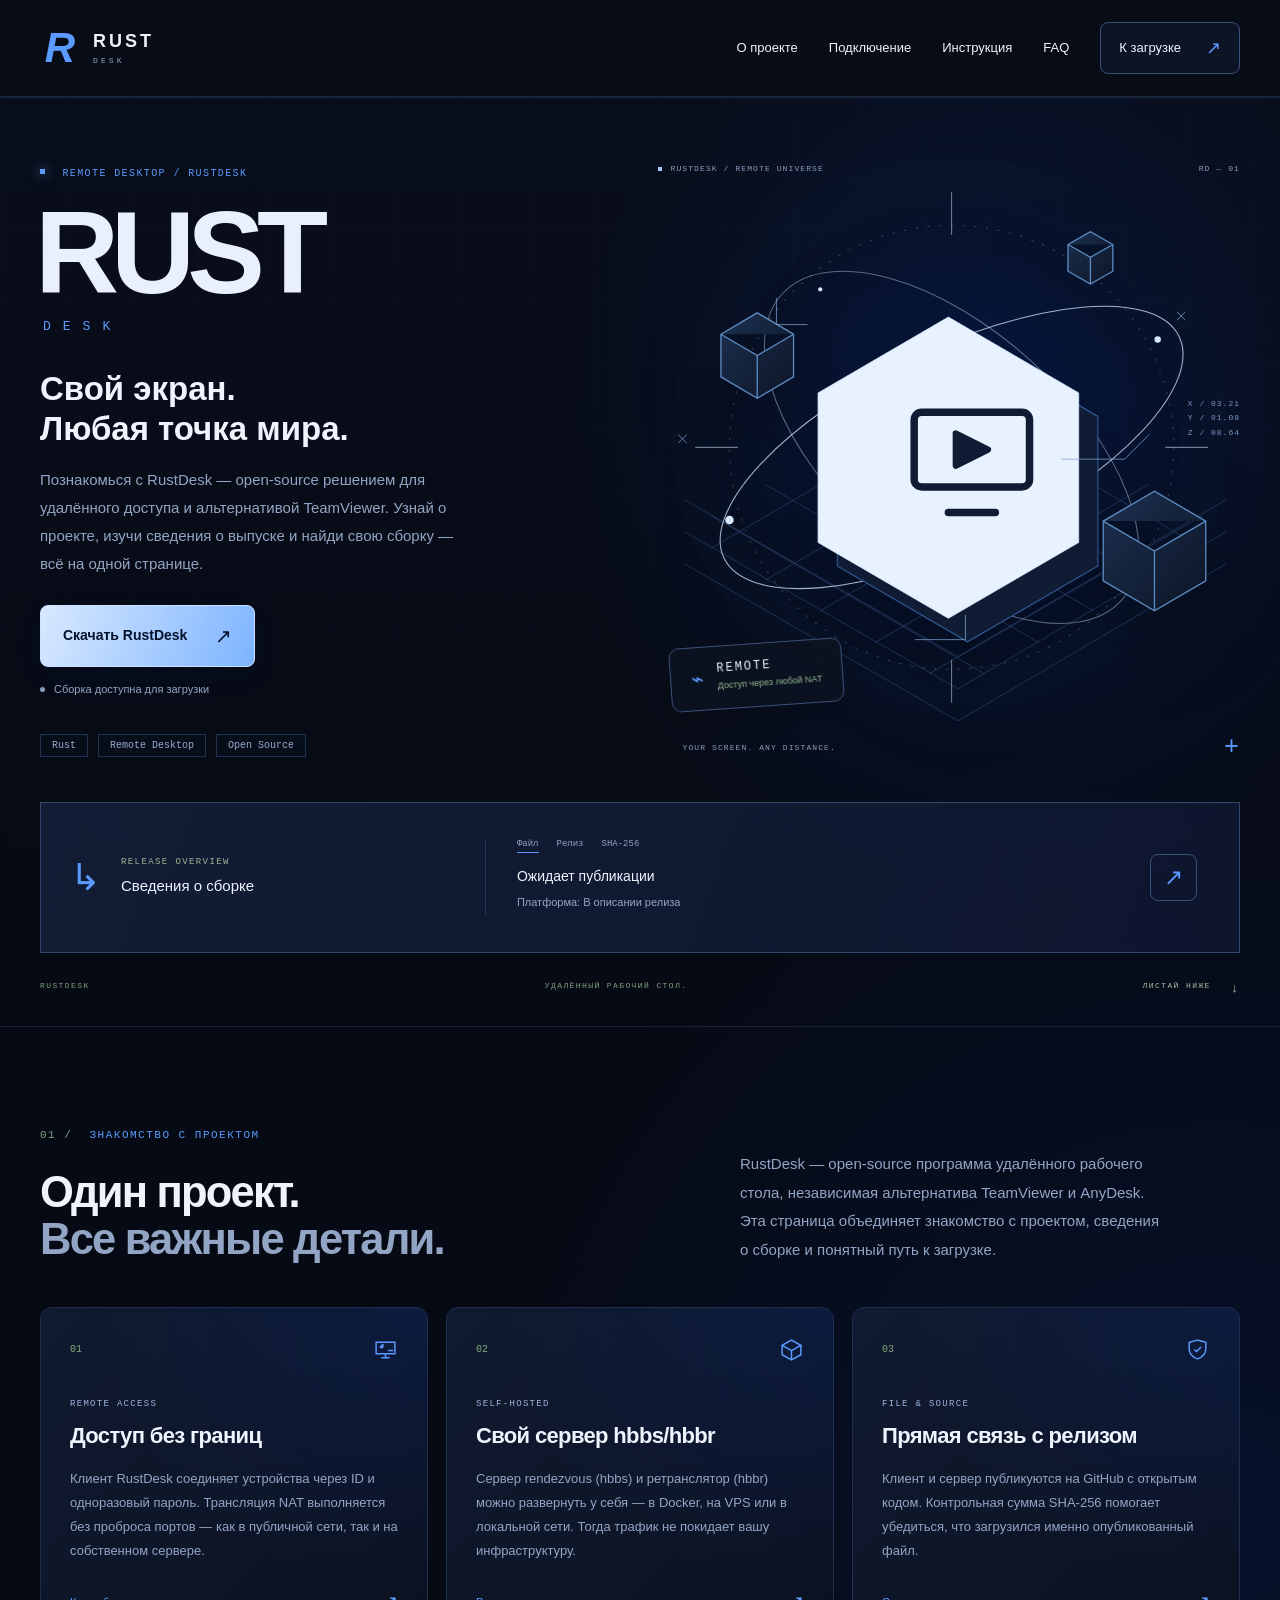
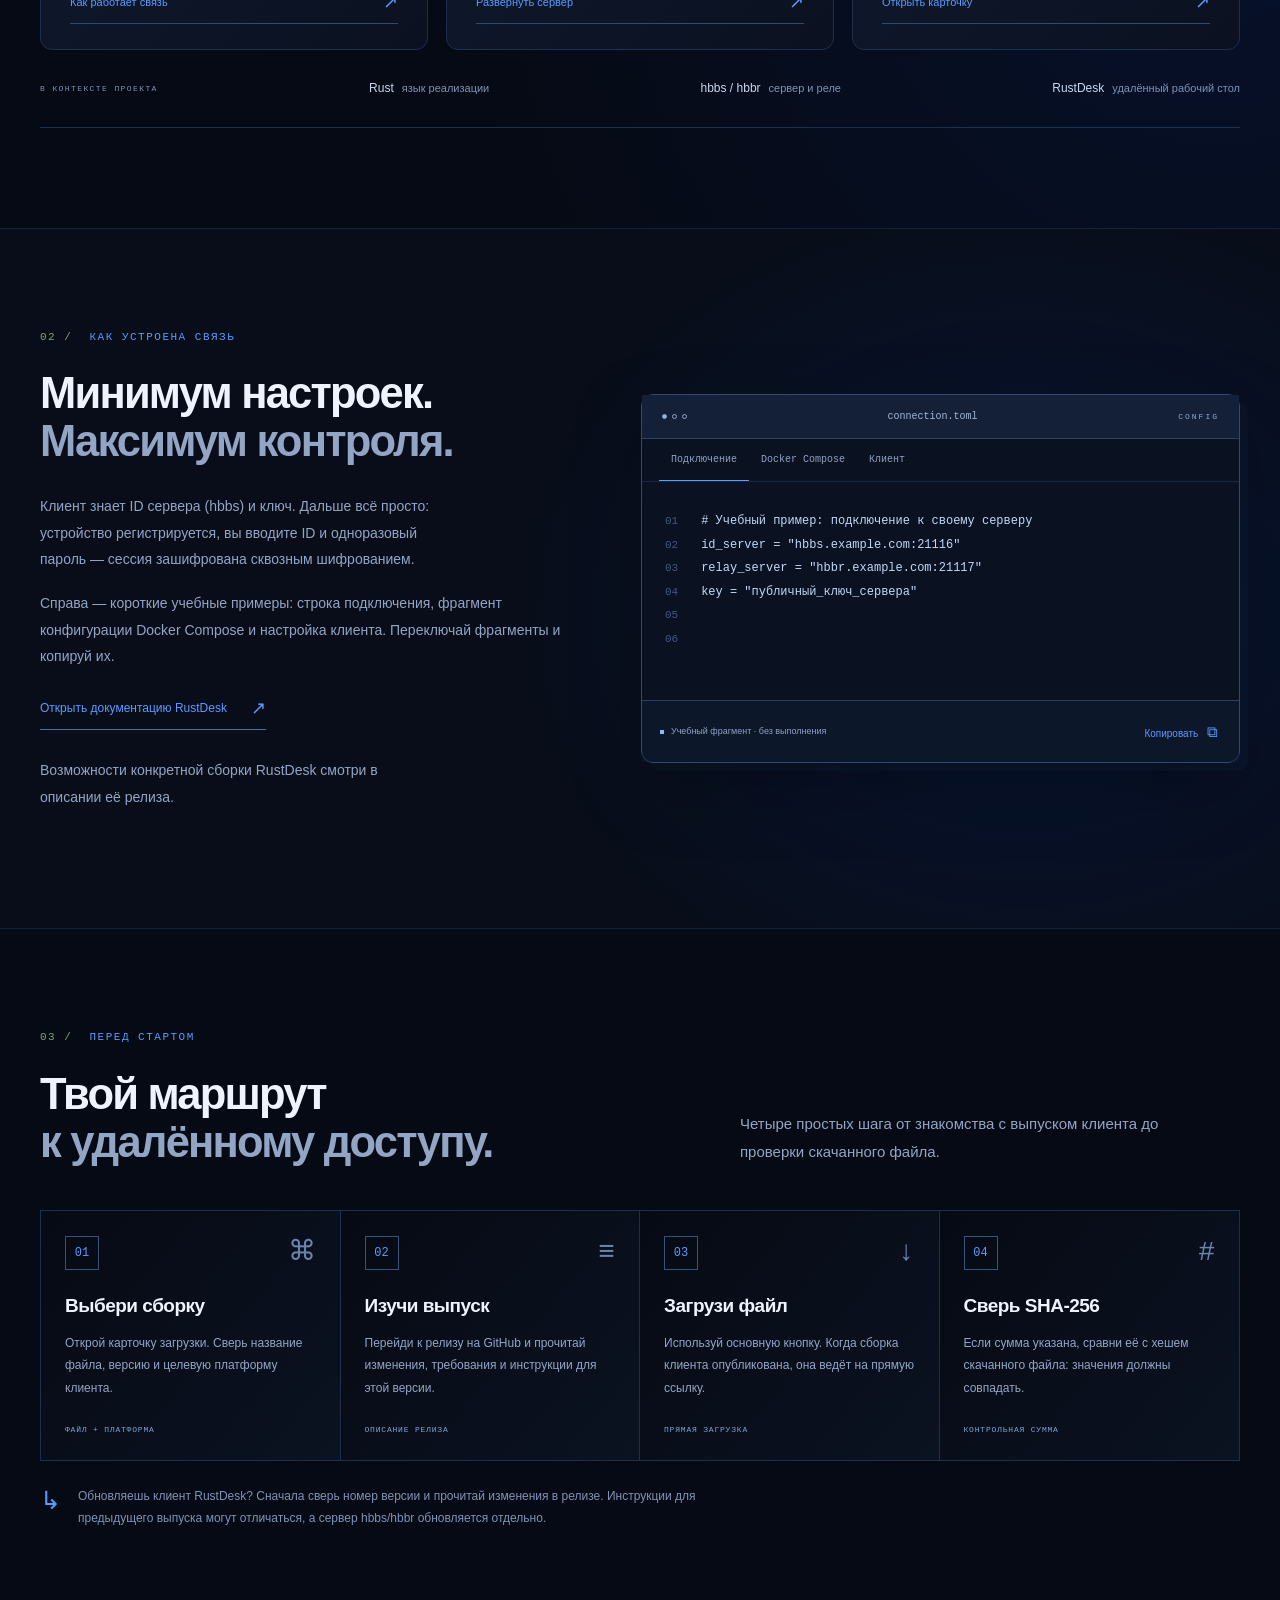
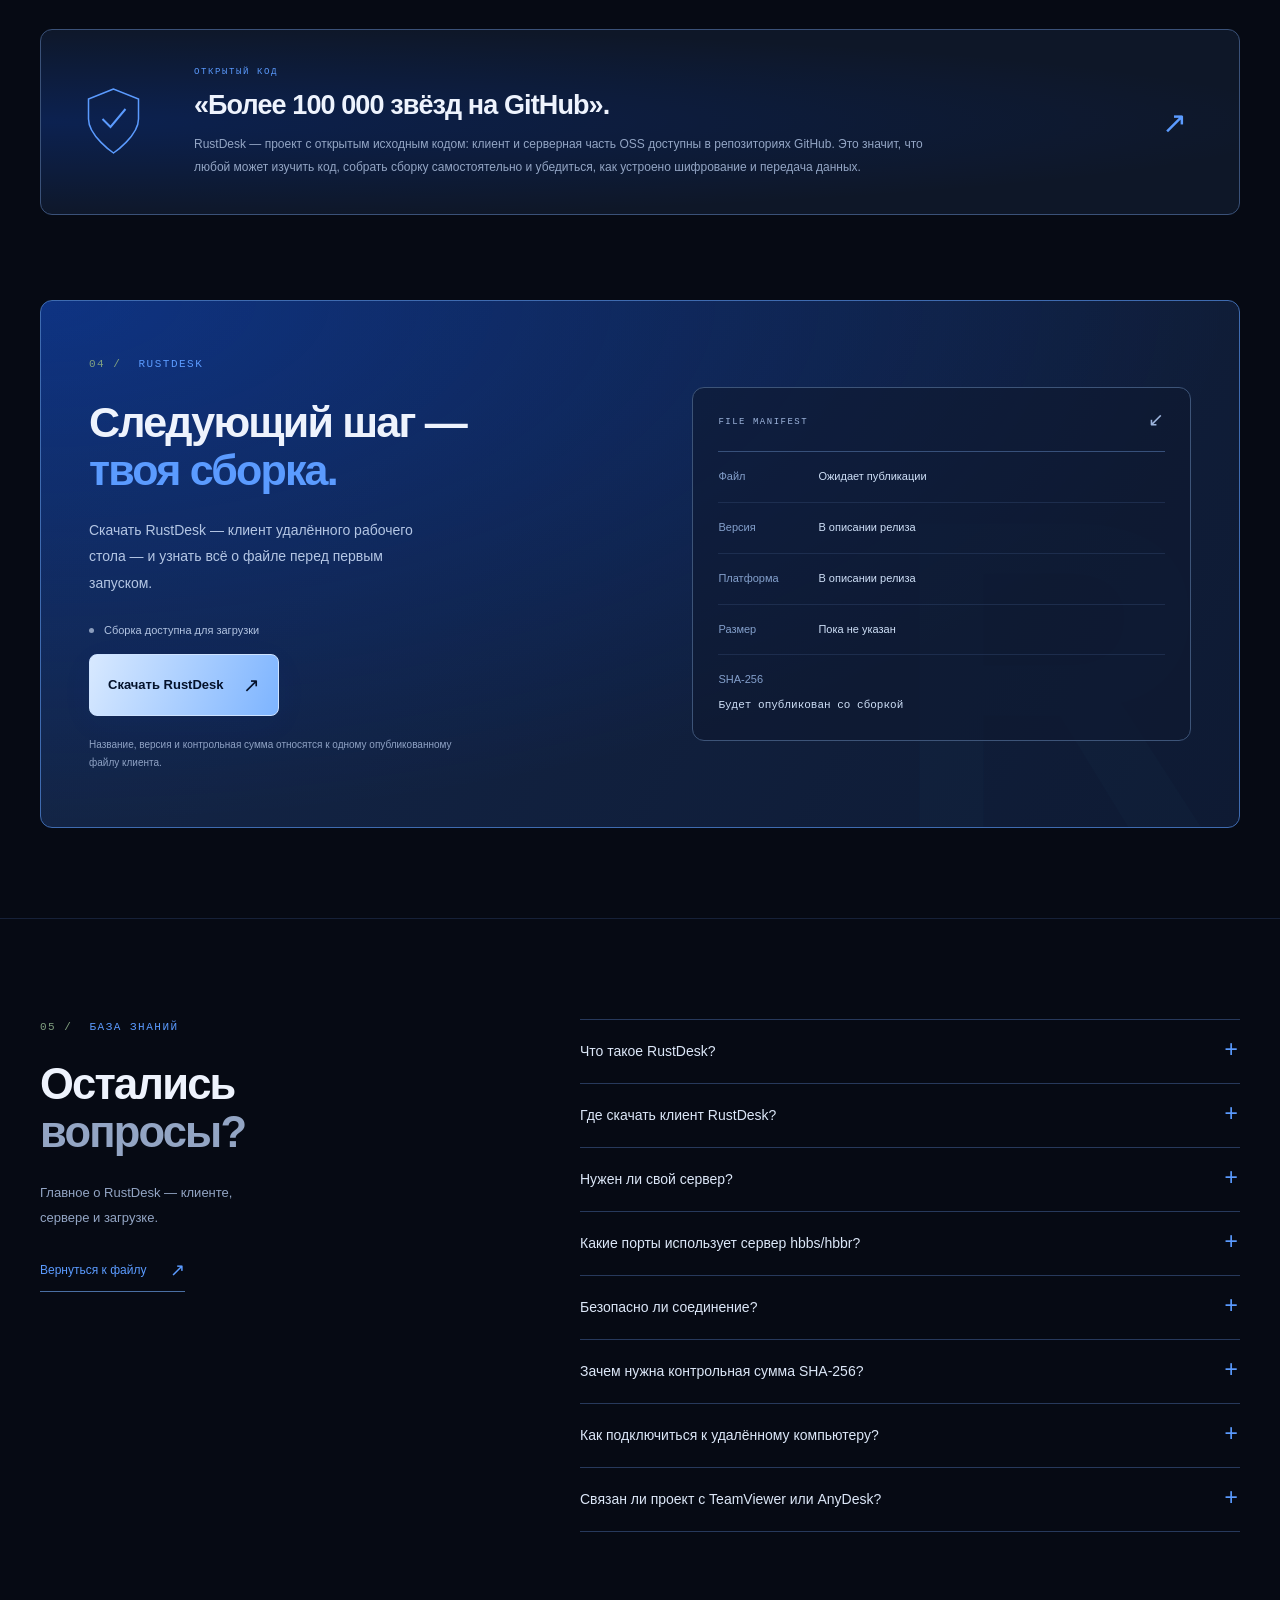
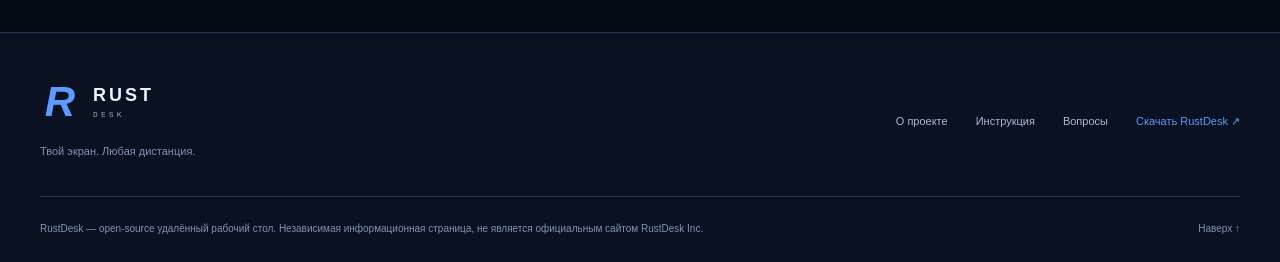
==== commit df8e8a04: "Update index.html" ====
--- a/index.html
+++ b/index.html
@@ -41,7 +41,7 @@
           <h1 id="hero-title">RUST<span>DESK</span></h1>
           <h2>Свой экран.<br>Любая точка мира.</h2>
           <p class="hero-description">Познакомься с RustDesk — open-source решением для удалённого доступа и альтернативой TeamViewer. Узнай о проекте, изучи сведения о выпуске и найди свою сборку — всё на одной странице.</p>
-          <div class="actions"><a class="button" href="#download" data-download>Скачать RustDesk <span aria-hidden="true">↗</span></a><a class="button secondary" href="#about">Изучить проект <span aria-hidden="true">↓</span></a></div>
+          <div class="actions"><a class="button" href="#download" data-download>Скачать RustDesk <span aria-hidden="true">↗</span></a></div>
           <p class="note download-status"><span class="status-dot" aria-hidden="true"></span><span data-field="downloadStatus">Ссылка на сборку скоро появится</span></p>
           <div class="hero-tags" aria-label="Тематика проекта"><span>Rust</span><span>Remote Desktop</span><span>Open Source</span></div>
         </div>
